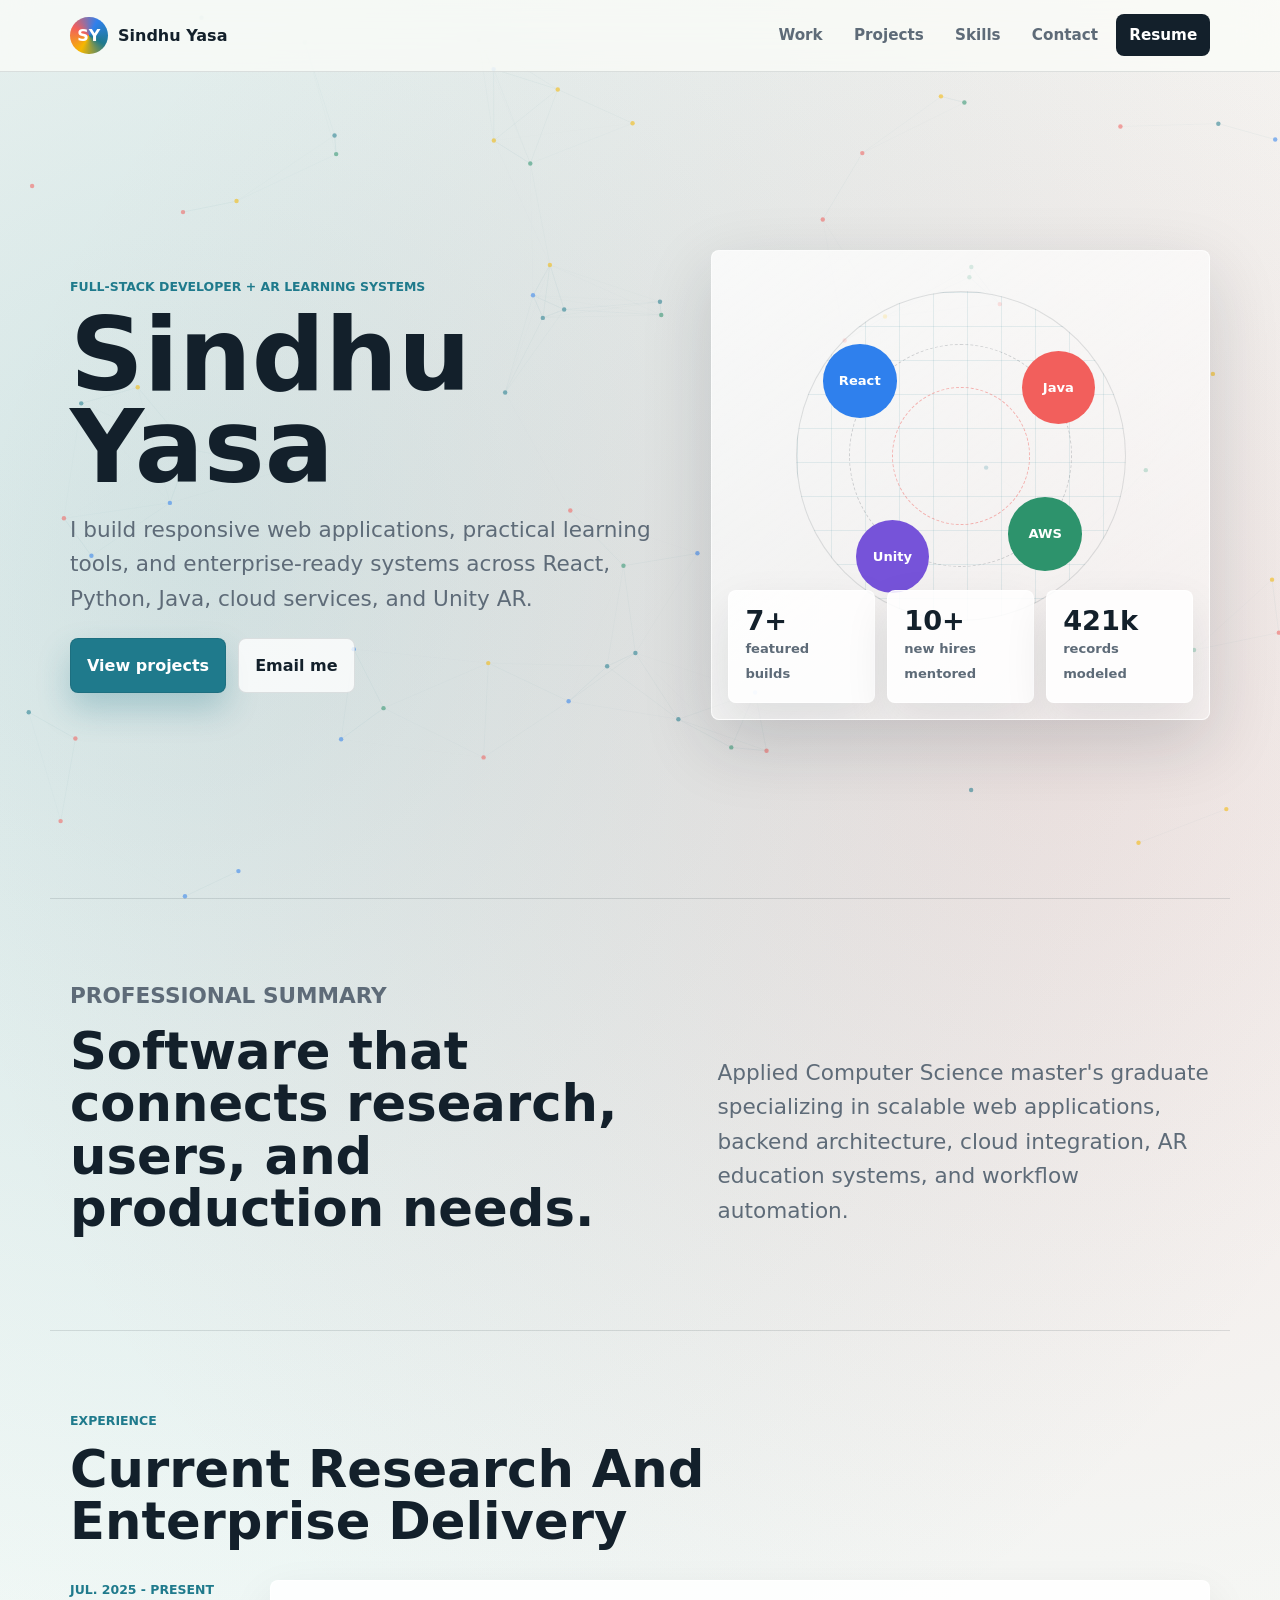
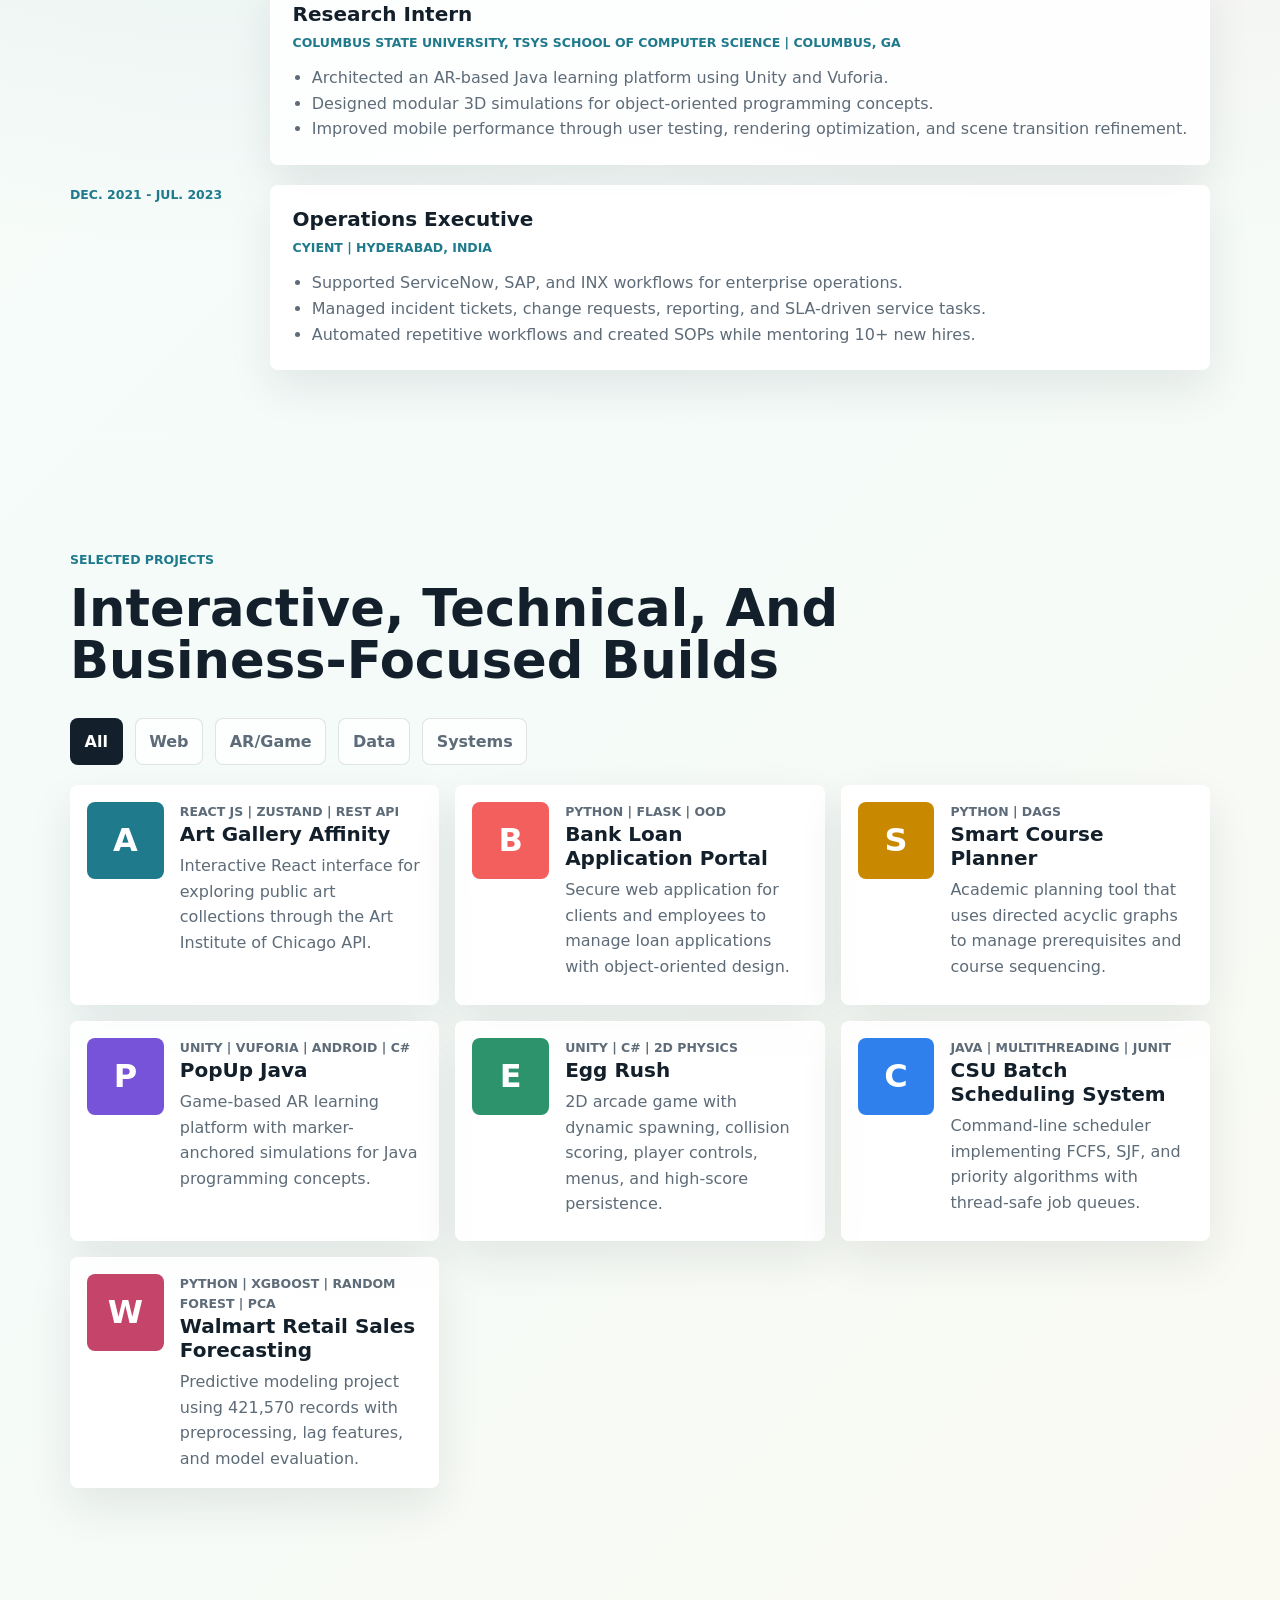
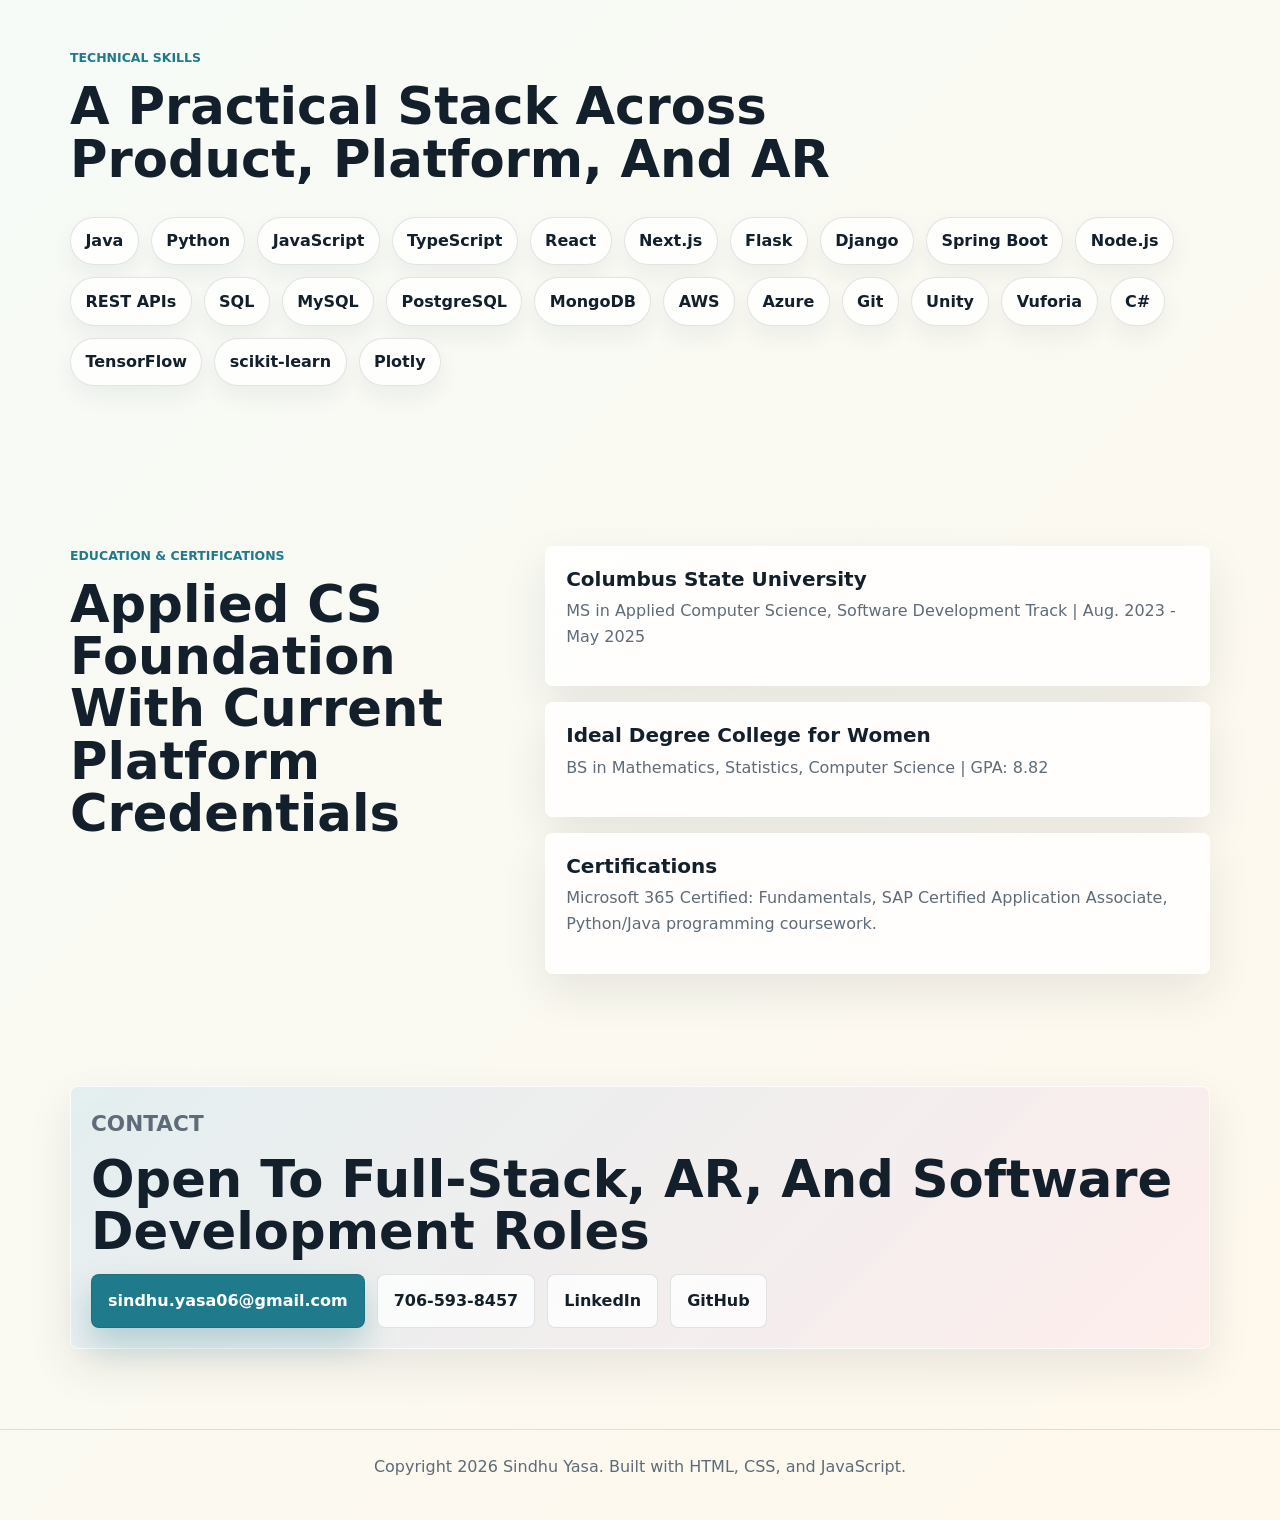
==== index.html @ 311720da "Firstversion" ====
<!doctype html>
<html lang="en">
  <head>
    <meta charset="utf-8">
    <meta name="viewport" content="width=device-width, initial-scale=1">
    <title>Sindhu Yasa | Full-Stack Developer Portfolio</title>
    <meta name="description" content="Sindhu Yasa is a full-stack developer and Applied Computer Science graduate building responsive web apps, AR learning tools, enterprise workflows, and data-driven software.">
    <meta name="keywords" content="Sindhu Yasa, full-stack developer, React developer, Java developer, Python Flask developer, Unity Vuforia AR, portfolio, software developer Columbus GA">
    <meta name="author" content="Sindhu Yasa">
    <meta name="robots" content="index, follow">
    <link rel="canonical" href="https://sindhu-yasa.github.io/Portfolio/">
    <meta property="og:type" content="website">
    <meta property="og:title" content="Sindhu Yasa | Full-Stack Developer Portfolio">
    <meta property="og:description" content="Full-stack development, AR learning systems, enterprise workflow optimization, and data-driven software projects.">
    <meta property="og:url" content="https://sindhu-yasa.github.io/Portfolio/">
    <meta property="og:image" content="https://sindhu-yasa.github.io/Portfolio/og-image.svg">
    <meta name="twitter:card" content="summary_large_image">
    <meta name="twitter:title" content="Sindhu Yasa | Full-Stack Developer Portfolio">
    <meta name="twitter:description" content="Full-stack developer portfolio featuring React, Python, Java, Unity, Vuforia, AWS, and data projects.">
    <meta name="theme-color" content="#1f7a8c">
    <link rel="preload" href="styles.css" as="style">
    <link rel="stylesheet" href="styles.css">
    <script type="application/ld+json">
      {
        "@context": "https://schema.org",
        "@type": "Person",
        "name": "Sindhu Yasa",
        "jobTitle": "Full-Stack Developer",
        "email": "mailto:sindhu.yasa06@gmail.com",
        "telephone": "+1-706-593-8457",
        "url": "https://sindhu-yasa.github.io/Portfolio/",
        "sameAs": [
          "https://linkedin.com/in/sindhu-yasa",
          "https://github.com/sindhu-yasa"
        ],
        "knowsAbout": ["React", "Next.js", "Java", "Python", "Flask", "Spring Boot", "Unity", "Vuforia", "AWS", "Azure"]
      }
    </script>
  </head>
  <body>
    <a class="skip-link" href="#main">Skip to content</a>
    <canvas class="mesh" id="mesh" aria-hidden="true"></canvas>

    <header class="site-header">
      <nav class="nav" aria-label="Primary navigation">
        <a class="brand" href="#top" aria-label="Sindhu Yasa home">
          <span class="brand-mark">SY</span>
          <span>Sindhu Yasa</span>
        </a>
        <button class="nav-toggle" type="button" aria-label="Open navigation" aria-expanded="false">
          <span></span>
          <span></span>
          <span></span>
        </button>
        <div class="nav-links">
          <a href="#work">Work</a>
          <a href="#projects">Projects</a>
          <a href="#skills">Skills</a>
          <a href="#contact">Contact</a>
          <a class="resume-link" href="Sindhu_Resume_Web_2026.pdf">Resume</a>
        </div>
      </nav>
    </header>

    <main id="main">
      <section class="hero" id="top">
        <div class="hero-copy reveal">
          <p class="eyebrow">Full-stack developer + AR learning systems</p>
          <h1>Sindhu Yasa</h1>
          <p class="hero-text">
            I build responsive web applications, practical learning tools, and enterprise-ready systems across React, Python, Java, cloud services, and Unity AR.
          </p>
          <div class="hero-actions">
            <a class="button primary" href="#projects">View projects</a>
            <a class="button secondary" href="mailto:sindhu.yasa06@gmail.com">Email me</a>
          </div>
        </div>

        <div class="hero-panel reveal" aria-label="Portfolio highlights">
          <div class="orbit" aria-hidden="true">
            <span class="node react">React</span>
            <span class="node java">Java</span>
            <span class="node unity">Unity</span>
            <span class="node cloud">AWS</span>
          </div>
          <div class="metric-grid">
            <div>
              <strong>7+</strong>
              <span>featured builds</span>
            </div>
            <div>
              <strong>10+</strong>
              <span>new hires mentored</span>
            </div>
            <div>
              <strong>421k</strong>
              <span>records modeled</span>
            </div>
          </div>
        </div>
      </section>

      <section class="section intro reveal" aria-labelledby="summary-title">
        <div>
          <p class="section-kicker">Professional Summary</p>
          <h2 id="summary-title">Software that connects research, users, and production needs.</h2>
        </div>
        <p>
          Applied Computer Science master's graduate specializing in scalable web applications, backend architecture, cloud integration, AR education systems, and workflow automation.
        </p>
      </section>

      <section class="section timeline" id="work" aria-labelledby="work-title">
        <div class="section-heading reveal">
          <p class="section-kicker">Experience</p>
          <h2 id="work-title">Current Research And Enterprise Delivery</h2>
        </div>

        <article class="timeline-item reveal">
          <div class="date">Jul. 2025 - Present</div>
          <div class="timeline-card">
            <h3>Research Intern</h3>
            <p class="meta">Columbus State University, TSYS School of Computer Science | Columbus, GA</p>
            <ul>
              <li>Architected an AR-based Java learning platform using Unity and Vuforia.</li>
              <li>Designed modular 3D simulations for object-oriented programming concepts.</li>
              <li>Improved mobile performance through user testing, rendering optimization, and scene transition refinement.</li>
            </ul>
          </div>
        </article>

        <article class="timeline-item reveal">
          <div class="date">Dec. 2021 - Jul. 2023</div>
          <div class="timeline-card">
            <h3>Operations Executive</h3>
            <p class="meta">Cyient | Hyderabad, India</p>
            <ul>
              <li>Supported ServiceNow, SAP, and INX workflows for enterprise operations.</li>
              <li>Managed incident tickets, change requests, reporting, and SLA-driven service tasks.</li>
              <li>Automated repetitive workflows and created SOPs while mentoring 10+ new hires.</li>
            </ul>
          </div>
        </article>
      </section>

      <section class="section projects" id="projects" aria-labelledby="projects-title">
        <div class="section-heading reveal">
          <p class="section-kicker">Selected Projects</p>
          <h2 id="projects-title">Interactive, Technical, And Business-Focused Builds</h2>
        </div>

        <div class="filter-bar reveal" role="group" aria-label="Project filters">
          <button class="filter active" type="button" data-filter="all">All</button>
          <button class="filter" type="button" data-filter="web">Web</button>
          <button class="filter" type="button" data-filter="ar">AR/Game</button>
          <button class="filter" type="button" data-filter="data">Data</button>
          <button class="filter" type="button" data-filter="systems">Systems</button>
        </div>

        <div class="project-grid">
          <article class="project-card reveal" data-category="web">
            <div class="project-visual teal">A</div>
            <div>
              <p class="project-type">React JS | Zustand | REST API</p>
              <h3>Art Gallery Affinity</h3>
              <p>Interactive React interface for exploring public art collections through the Art Institute of Chicago API.</p>
            </div>
          </article>

          <article class="project-card reveal" data-category="web">
            <div class="project-visual coral">B</div>
            <div>
              <p class="project-type">Python | Flask | OOD</p>
              <h3>Bank Loan Application Portal</h3>
              <p>Secure web application for clients and employees to manage loan applications with object-oriented design.</p>
            </div>
          </article>

          <article class="project-card reveal" data-category="systems">
            <div class="project-visual gold">S</div>
            <div>
              <p class="project-type">Python | DAGs</p>
              <h3>Smart Course Planner</h3>
              <p>Academic planning tool that uses directed acyclic graphs to manage prerequisites and course sequencing.</p>
            </div>
          </article>

          <article class="project-card reveal" data-category="ar">
            <div class="project-visual violet">P</div>
            <div>
              <p class="project-type">Unity | Vuforia | Android | C#</p>
              <h3>PopUp Java</h3>
              <p>Game-based AR learning platform with marker-anchored simulations for Java programming concepts.</p>
            </div>
          </article>

          <article class="project-card reveal" data-category="ar">
            <div class="project-visual green">E</div>
            <div>
              <p class="project-type">Unity | C# | 2D Physics</p>
              <h3>Egg Rush</h3>
              <p>2D arcade game with dynamic spawning, collision scoring, player controls, menus, and high-score persistence.</p>
            </div>
          </article>

          <article class="project-card reveal" data-category="systems">
            <div class="project-visual blue">C</div>
            <div>
              <p class="project-type">Java | Multithreading | JUnit</p>
              <h3>CSU Batch Scheduling System</h3>
              <p>Command-line scheduler implementing FCFS, SJF, and priority algorithms with thread-safe job queues.</p>
            </div>
          </article>

          <article class="project-card reveal" data-category="data">
            <div class="project-visual rose">W</div>
            <div>
              <p class="project-type">Python | XGBoost | Random Forest | PCA</p>
              <h3>Walmart Retail Sales Forecasting</h3>
              <p>Predictive modeling project using 421,570 records with preprocessing, lag features, and model evaluation.</p>
            </div>
          </article>
        </div>
      </section>

      <section class="section skills" id="skills" aria-labelledby="skills-title">
        <div class="section-heading reveal">
          <p class="section-kicker">Technical Skills</p>
          <h2 id="skills-title">A Practical Stack Across Product, Platform, And AR</h2>
        </div>
        <div class="skill-cloud reveal" aria-label="Skills list">
          <span>Java</span><span>Python</span><span>JavaScript</span><span>TypeScript</span><span>React</span><span>Next.js</span>
          <span>Flask</span><span>Django</span><span>Spring Boot</span><span>Node.js</span><span>REST APIs</span><span>SQL</span>
          <span>MySQL</span><span>PostgreSQL</span><span>MongoDB</span><span>AWS</span><span>Azure</span><span>Git</span>
          <span>Unity</span><span>Vuforia</span><span>C#</span><span>TensorFlow</span><span>scikit-learn</span><span>Plotly</span>
        </div>
      </section>

      <section class="section education reveal" aria-labelledby="education-title">
        <div>
          <p class="section-kicker">Education & Certifications</p>
          <h2 id="education-title">Applied CS Foundation With Current Platform Credentials</h2>
        </div>
        <div class="education-grid">
          <article>
            <h3>Columbus State University</h3>
            <p>MS in Applied Computer Science, Software Development Track | Aug. 2023 - May 2025</p>
          </article>
          <article>
            <h3>Ideal Degree College for Women</h3>
            <p>BS in Mathematics, Statistics, Computer Science | GPA: 8.82</p>
          </article>
          <article>
            <h3>Certifications</h3>
            <p>Microsoft 365 Certified: Fundamentals, SAP Certified Application Associate, Python/Java programming coursework.</p>
          </article>
        </div>
      </section>

      <section class="section contact" id="contact" aria-labelledby="contact-title">
        <div class="contact-card reveal">
          <p class="section-kicker">Contact</p>
          <h2 id="contact-title">Open To Full-Stack, AR, And Software Development Roles</h2>
          <div class="contact-actions">
            <a class="button primary" href="mailto:sindhu.yasa06@gmail.com">sindhu.yasa06@gmail.com</a>
            <a class="button secondary" href="tel:+17065938457">706-593-8457</a>
            <a class="button secondary" href="https://linkedin.com/in/sindhu-yasa">LinkedIn</a>
            <a class="button secondary" href="https://github.com/sindhu-yasa">GitHub</a>
          </div>
        </div>
      </section>
    </main>

    <footer class="footer">
      <p>Copyright <span id="year"></span> Sindhu Yasa. Built with HTML, CSS, and JavaScript.</p>
    </footer>

    <script src="script.js" defer></script>
  </body>
</html>
---- styles.css ----
:root {
  color-scheme: light;
  --ink: #13202b;
  --muted: #5e6b78;
  --paper: #fbfcf8;
  --surface: rgba(255, 255, 255, 0.86);
  --line: rgba(19, 32, 43, 0.12);
  --teal: #1f7a8c;
  --blue: #2f80ed;
  --coral: #f25f5c;
  --gold: #f5b700;
  --green: #2d936c;
  --violet: #7653d9;
  --rose: #c44569;
  --shadow: 0 24px 70px rgba(19, 32, 43, 0.16);
  --radius: 8px;
}

* {
  box-sizing: border-box;
}

html {
  scroll-behavior: smooth;
}

body {
  margin: 0;
  background:
    radial-gradient(circle at 16% 12%, rgba(31, 122, 140, 0.18), transparent 30%),
    radial-gradient(circle at 82% 16%, rgba(242, 95, 92, 0.14), transparent 27%),
    linear-gradient(135deg, #fbfcf8 0%, #f4fbf9 44%, #fff8ec 100%);
  color: var(--ink);
  font-family: Inter, ui-sans-serif, system-ui, -apple-system, BlinkMacSystemFont, "Segoe UI", sans-serif;
  line-height: 1.6;
  min-height: 100vh;
  overflow-x: hidden;
}

a {
  color: inherit;
  text-decoration: none;
}

.skip-link {
  background: var(--ink);
  color: #fff;
  left: 1rem;
  padding: 0.75rem 1rem;
  position: fixed;
  top: -5rem;
  z-index: 20;
}

.skip-link:focus {
  top: 1rem;
}

.mesh {
  inset: 0;
  opacity: 0.55;
  pointer-events: none;
  position: fixed;
  z-index: -1;
}

.site-header {
  backdrop-filter: blur(18px);
  background: rgba(251, 252, 248, 0.74);
  border-bottom: 1px solid var(--line);
  position: sticky;
  top: 0;
  z-index: 10;
}

.nav {
  align-items: center;
  display: flex;
  justify-content: space-between;
  margin: 0 auto;
  max-width: 1180px;
  padding: 0.9rem 1.25rem;
}

.brand,
.nav-links {
  align-items: center;
  display: flex;
}

.brand {
  font-weight: 800;
  gap: 0.65rem;
}

.brand-mark {
  align-items: center;
  background: conic-gradient(from 120deg, var(--teal), var(--gold), var(--coral), var(--blue), var(--teal));
  border-radius: 50%;
  color: #fff;
  display: inline-flex;
  height: 2.35rem;
  justify-content: center;
  width: 2.35rem;
}

.nav-links {
  gap: 0.35rem;
}

.nav-links a,
.filter,
.button {
  border-radius: var(--radius);
  transition: transform 180ms ease, background 180ms ease, box-shadow 180ms ease, color 180ms ease;
}

.nav-links a {
  color: var(--muted);
  font-size: 0.95rem;
  font-weight: 700;
  padding: 0.55rem 0.8rem;
}

.nav-links a:hover,
.nav-links a:focus-visible {
  background: rgba(31, 122, 140, 0.1);
  color: var(--ink);
}

.resume-link {
  background: var(--ink);
  color: #fff !important;
}

.nav-toggle {
  background: transparent;
  border: 0;
  display: none;
  height: 2.5rem;
  padding: 0.5rem;
  width: 2.5rem;
}

.nav-toggle span {
  background: var(--ink);
  display: block;
  height: 2px;
  margin: 5px 0;
}

.hero,
.section {
  margin: 0 auto;
  max-width: 1180px;
  padding: 5rem 1.25rem;
}

.hero {
  align-items: center;
  display: grid;
  gap: 2rem;
  grid-template-columns: minmax(0, 1.1fr) minmax(320px, 0.9fr);
  min-height: calc(100vh - 74px);
}

.eyebrow,
.section-kicker,
.project-type,
.meta,
.date {
  color: var(--teal);
  font-size: 0.78rem;
  font-weight: 900;
  letter-spacing: 0;
  margin: 0 0 0.75rem;
  text-transform: uppercase;
}

h1,
h2,
h3,
p {
  margin-top: 0;
}

h1 {
  font-size: clamp(3.2rem, 8vw, 7.5rem);
  line-height: 0.9;
  margin-bottom: 1.25rem;
}

h2 {
  font-size: clamp(2rem, 4vw, 3.5rem);
  line-height: 1.02;
  margin-bottom: 1rem;
}

h3 {
  font-size: 1.25rem;
  line-height: 1.2;
  margin-bottom: 0.45rem;
}

.hero-text,
.intro p,
.contact-card p {
  color: var(--muted);
  font-size: clamp(1.08rem, 2vw, 1.35rem);
  max-width: 720px;
}

.hero-actions,
.contact-actions,
.filter-bar {
  display: flex;
  flex-wrap: wrap;
  gap: 0.75rem;
}

.button,
.filter {
  border: 1px solid var(--line);
  cursor: pointer;
  font: inherit;
  font-weight: 800;
}

.button {
  display: inline-flex;
  padding: 0.85rem 1rem;
}

.button:hover,
.button:focus-visible,
.filter:hover,
.filter:focus-visible {
  transform: translateY(-2px);
}

.primary {
  background: var(--teal);
  box-shadow: 0 16px 32px rgba(31, 122, 140, 0.28);
  color: #fff;
}

.secondary {
  background: rgba(255, 255, 255, 0.78);
  color: var(--ink);
}

.hero-panel {
  background: linear-gradient(145deg, rgba(255, 255, 255, 0.76), rgba(255, 255, 255, 0.42));
  border: 1px solid rgba(255, 255, 255, 0.7);
  border-radius: var(--radius);
  box-shadow: var(--shadow);
  min-height: 470px;
  overflow: hidden;
  padding: 1rem;
  position: relative;
}

.orbit {
  aspect-ratio: 1;
  background:
    linear-gradient(90deg, rgba(31, 122, 140, 0.1) 1px, transparent 1px),
    linear-gradient(rgba(31, 122, 140, 0.1) 1px, transparent 1px);
  background-size: 34px 34px;
  border: 1px solid var(--line);
  border-radius: 50%;
  margin: 1.5rem auto 0;
  max-width: 330px;
  position: relative;
}

.orbit::before,
.orbit::after {
  border: 1px dashed rgba(19, 32, 43, 0.18);
  border-radius: 50%;
  content: "";
  inset: 16%;
  position: absolute;
}

.orbit::after {
  animation: spin 18s linear infinite;
  border-color: rgba(242, 95, 92, 0.45);
  inset: 29%;
}

.node {
  align-items: center;
  border-radius: 50%;
  color: #fff;
  display: flex;
  font-size: 0.82rem;
  font-weight: 900;
  height: 4.6rem;
  justify-content: center;
  position: absolute;
  width: 4.6rem;
}

.react { background: var(--blue); left: 8%; top: 16%; }
.java { background: var(--coral); right: 9%; top: 18%; }
.unity { background: var(--violet); bottom: 8%; left: 18%; }
.cloud { background: var(--green); bottom: 15%; right: 13%; }

.metric-grid {
  bottom: 1rem;
  display: grid;
  gap: 0.75rem;
  grid-template-columns: repeat(3, 1fr);
  left: 1rem;
  position: absolute;
  right: 1rem;
}

.metric-grid div,
.timeline-card,
.project-card,
.education-grid article,
.contact-card {
  background: var(--surface);
  border: 1px solid rgba(255, 255, 255, 0.78);
  border-radius: var(--radius);
  box-shadow: 0 18px 45px rgba(19, 32, 43, 0.09);
}

.metric-grid div {
  padding: 1rem;
}

.metric-grid strong {
  display: block;
  font-size: 1.7rem;
  line-height: 1;
}

.metric-grid span {
  color: var(--muted);
  font-size: 0.82rem;
  font-weight: 700;
}

.intro {
  align-items: end;
  border-bottom: 1px solid var(--line);
  border-top: 1px solid var(--line);
  display: grid;
  gap: 2rem;
  grid-template-columns: 1fr 0.8fr;
}

.section-heading {
  margin-bottom: 2rem;
  max-width: 820px;
}

.timeline {
  position: relative;
}

.timeline-item {
  display: grid;
  gap: 1.25rem;
  grid-template-columns: 180px 1fr;
  margin-bottom: 1.25rem;
}

.timeline-card {
  padding: 1.35rem;
}

.timeline-card ul {
  color: var(--muted);
  margin: 0;
  padding-left: 1.2rem;
}

.filter-bar {
  margin-bottom: 1.25rem;
}

.filter {
  background: rgba(255, 255, 255, 0.78);
  color: var(--muted);
  padding: 0.6rem 0.85rem;
}

.filter.active {
  background: var(--ink);
  color: #fff;
}

.project-grid,
.education-grid {
  display: grid;
  gap: 1rem;
}

.project-grid {
  grid-template-columns: repeat(3, minmax(0, 1fr));
}

.project-card {
  display: grid;
  gap: 1rem;
  grid-template-columns: 4.8rem 1fr;
  min-height: 220px;
  padding: 1rem;
  transform-style: preserve-3d;
}

.project-card.is-hidden {
  display: none;
}

.project-card p {
  color: var(--muted);
  margin-bottom: 0;
}

.project-visual {
  align-items: center;
  border-radius: var(--radius);
  color: #fff;
  display: flex;
  font-size: 2rem;
  font-weight: 900;
  height: 4.8rem;
  justify-content: center;
}

.teal { background: var(--teal); }
.coral { background: var(--coral); }
.gold { background: #c88900; }
.green { background: var(--green); }
.violet { background: var(--violet); }
.blue { background: var(--blue); }
.rose { background: var(--rose); }

.skill-cloud {
  display: flex;
  flex-wrap: wrap;
  gap: 0.75rem;
}

.skill-cloud span {
  background: rgba(255, 255, 255, 0.82);
  border: 1px solid var(--line);
  border-radius: 999px;
  box-shadow: 0 10px 25px rgba(19, 32, 43, 0.06);
  font-weight: 800;
  padding: 0.65rem 0.9rem;
}

.education {
  display: grid;
  gap: 2rem;
  grid-template-columns: 0.8fr 1.2fr;
}

.education-grid {
  grid-template-columns: 1fr;
}

.education-grid article,
.contact-card {
  padding: 1.25rem;
}

.education-grid p,
.footer {
  color: var(--muted);
}

.contact {
  padding-top: 2rem;
}

.contact-card {
  background:
    linear-gradient(135deg, rgba(31, 122, 140, 0.12), rgba(242, 95, 92, 0.1)),
    rgba(255, 255, 255, 0.82);
}

.footer {
  border-top: 1px solid var(--line);
  padding: 1.5rem;
  text-align: center;
}

.reveal {
  opacity: 0;
  transform: translateY(24px);
  transition: opacity 700ms ease, transform 700ms ease;
}

.reveal.visible {
  opacity: 1;
  transform: translateY(0);
}

@keyframes spin {
  to {
    transform: rotate(360deg);
  }
}

@media (prefers-reduced-motion: reduce) {
  *,
  *::before,
  *::after {
    animation-duration: 1ms !important;
    scroll-behavior: auto !important;
    transition-duration: 1ms !important;
  }
}

@media (max-width: 920px) {
  .hero,
  .intro,
  .education {
    grid-template-columns: 1fr;
  }

  .project-grid {
    grid-template-columns: repeat(2, minmax(0, 1fr));
  }

  .hero {
    padding-top: 3rem;
  }
}

@media (max-width: 720px) {
  .nav-toggle {
    display: block;
  }

  .nav-links {
    background: rgba(251, 252, 248, 0.97);
    border-bottom: 1px solid var(--line);
    display: none;
    flex-direction: column;
    left: 0;
    padding: 0.75rem 1.25rem 1rem;
    position: absolute;
    right: 0;
    top: 100%;
  }

  .nav-links.open {
    display: flex;
  }

  .nav-links a {
    width: 100%;
  }

  .hero,
  .section {
    padding: 3.5rem 1rem;
  }

  .hero-panel {
    min-height: 430px;
  }

  .metric-grid,
  .project-grid,
  .timeline-item {
    grid-template-columns: 1fr;
  }

  .metric-grid {
    position: static;
    margin-top: 1rem;
  }

  .project-card {
    min-height: 0;
  }
}

@media (max-width: 460px) {
  h1 {
    font-size: 3rem;
  }

  .project-card {
    grid-template-columns: 1fr;
  }

  .project-visual {
    width: 4.8rem;
  }
}
---- styles.css ----
:root {
  color-scheme: light;
  --ink: #13202b;
  --muted: #5e6b78;
  --paper: #fbfcf8;
  --surface: rgba(255, 255, 255, 0.86);
  --line: rgba(19, 32, 43, 0.12);
  --teal: #1f7a8c;
  --blue: #2f80ed;
  --coral: #f25f5c;
  --gold: #f5b700;
  --green: #2d936c;
  --violet: #7653d9;
  --rose: #c44569;
  --shadow: 0 24px 70px rgba(19, 32, 43, 0.16);
  --radius: 8px;
}

* {
  box-sizing: border-box;
}

html {
  scroll-behavior: smooth;
}

body {
  margin: 0;
  background:
    radial-gradient(circle at 16% 12%, rgba(31, 122, 140, 0.18), transparent 30%),
    radial-gradient(circle at 82% 16%, rgba(242, 95, 92, 0.14), transparent 27%),
    linear-gradient(135deg, #fbfcf8 0%, #f4fbf9 44%, #fff8ec 100%);
  color: var(--ink);
  font-family: Inter, ui-sans-serif, system-ui, -apple-system, BlinkMacSystemFont, "Segoe UI", sans-serif;
  line-height: 1.6;
  min-height: 100vh;
  overflow-x: hidden;
}

a {
  color: inherit;
  text-decoration: none;
}

.skip-link {
  background: var(--ink);
  color: #fff;
  left: 1rem;
  padding: 0.75rem 1rem;
  position: fixed;
  top: -5rem;
  z-index: 20;
}

.skip-link:focus {
  top: 1rem;
}

.mesh {
  inset: 0;
  opacity: 0.55;
  pointer-events: none;
  position: fixed;
  z-index: -1;
}

.site-header {
  backdrop-filter: blur(18px);
  background: rgba(251, 252, 248, 0.74);
  border-bottom: 1px solid var(--line);
  position: sticky;
  top: 0;
  z-index: 10;
}

.nav {
  align-items: center;
  display: flex;
  justify-content: space-between;
  margin: 0 auto;
  max-width: 1180px;
  padding: 0.9rem 1.25rem;
}

.brand,
.nav-links {
  align-items: center;
  display: flex;
}

.brand {
  font-weight: 800;
  gap: 0.65rem;
}

.brand-mark {
  align-items: center;
  background: conic-gradient(from 120deg, var(--teal), var(--gold), var(--coral), var(--blue), var(--teal));
  border-radius: 50%;
  color: #fff;
  display: inline-flex;
  height: 2.35rem;
  justify-content: center;
  width: 2.35rem;
}

.nav-links {
  gap: 0.35rem;
}

.nav-links a,
.filter,
.button {
  border-radius: var(--radius);
  transition: transform 180ms ease, background 180ms ease, box-shadow 180ms ease, color 180ms ease;
}

.nav-links a {
  color: var(--muted);
  font-size: 0.95rem;
  font-weight: 700;
  padding: 0.55rem 0.8rem;
}

.nav-links a:hover,
.nav-links a:focus-visible {
  background: rgba(31, 122, 140, 0.1);
  color: var(--ink);
}

.resume-link {
  background: var(--ink);
  color: #fff !important;
}

.nav-toggle {
  background: transparent;
  border: 0;
  display: none;
  height: 2.5rem;
  padding: 0.5rem;
  width: 2.5rem;
}

.nav-toggle span {
  background: var(--ink);
  display: block;
  height: 2px;
  margin: 5px 0;
}

.hero,
.section {
  margin: 0 auto;
  max-width: 1180px;
  padding: 5rem 1.25rem;
}

.hero {
  align-items: center;
  display: grid;
  gap: 2rem;
  grid-template-columns: minmax(0, 1.1fr) minmax(320px, 0.9fr);
  min-height: calc(100vh - 74px);
}

.eyebrow,
.section-kicker,
.project-type,
.meta,
.date {
  color: var(--teal);
  font-size: 0.78rem;
  font-weight: 900;
  letter-spacing: 0;
  margin: 0 0 0.75rem;
  text-transform: uppercase;
}

h1,
h2,
h3,
p {
  margin-top: 0;
}

h1 {
  font-size: clamp(3.2rem, 8vw, 7.5rem);
  line-height: 0.9;
  margin-bottom: 1.25rem;
}

h2 {
  font-size: clamp(2rem, 4vw, 3.5rem);
  line-height: 1.02;
  margin-bottom: 1rem;
}

h3 {
  font-size: 1.25rem;
  line-height: 1.2;
  margin-bottom: 0.45rem;
}

.hero-text,
.intro p,
.contact-card p {
  color: var(--muted);
  font-size: clamp(1.08rem, 2vw, 1.35rem);
  max-width: 720px;
}

.hero-actions,
.contact-actions,
.filter-bar {
  display: flex;
  flex-wrap: wrap;
  gap: 0.75rem;
}

.button,
.filter {
  border: 1px solid var(--line);
  cursor: pointer;
  font: inherit;
  font-weight: 800;
}

.button {
  display: inline-flex;
  padding: 0.85rem 1rem;
}

.button:hover,
.button:focus-visible,
.filter:hover,
.filter:focus-visible {
  transform: translateY(-2px);
}

.primary {
  background: var(--teal);
  box-shadow: 0 16px 32px rgba(31, 122, 140, 0.28);
  color: #fff;
}

.secondary {
  background: rgba(255, 255, 255, 0.78);
  color: var(--ink);
}

.hero-panel {
  background: linear-gradient(145deg, rgba(255, 255, 255, 0.76), rgba(255, 255, 255, 0.42));
  border: 1px solid rgba(255, 255, 255, 0.7);
  border-radius: var(--radius);
  box-shadow: var(--shadow);
  min-height: 470px;
  overflow: hidden;
  padding: 1rem;
  position: relative;
}

.orbit {
  aspect-ratio: 1;
  background:
    linear-gradient(90deg, rgba(31, 122, 140, 0.1) 1px, transparent 1px),
    linear-gradient(rgba(31, 122, 140, 0.1) 1px, transparent 1px);
  background-size: 34px 34px;
  border: 1px solid var(--line);
  border-radius: 50%;
  margin: 1.5rem auto 0;
  max-width: 330px;
  position: relative;
}

.orbit::before,
.orbit::after {
  border: 1px dashed rgba(19, 32, 43, 0.18);
  border-radius: 50%;
  content: "";
  inset: 16%;
  position: absolute;
}

.orbit::after {
  animation: spin 18s linear infinite;
  border-color: rgba(242, 95, 92, 0.45);
  inset: 29%;
}

.node {
  align-items: center;
  border-radius: 50%;
  color: #fff;
  display: flex;
  font-size: 0.82rem;
  font-weight: 900;
  height: 4.6rem;
  justify-content: center;
  position: absolute;
  width: 4.6rem;
}

.react { background: var(--blue); left: 8%; top: 16%; }
.java { background: var(--coral); right: 9%; top: 18%; }
.unity { background: var(--violet); bottom: 8%; left: 18%; }
.cloud { background: var(--green); bottom: 15%; right: 13%; }

.metric-grid {
  bottom: 1rem;
  display: grid;
  gap: 0.75rem;
  grid-template-columns: repeat(3, 1fr);
  left: 1rem;
  position: absolute;
  right: 1rem;
}

.metric-grid div,
.timeline-card,
.project-card,
.education-grid article,
.contact-card {
  background: var(--surface);
  border: 1px solid rgba(255, 255, 255, 0.78);
  border-radius: var(--radius);
  box-shadow: 0 18px 45px rgba(19, 32, 43, 0.09);
}

.metric-grid div {
  padding: 1rem;
}

.metric-grid strong {
  display: block;
  font-size: 1.7rem;
  line-height: 1;
}

.metric-grid span {
  color: var(--muted);
  font-size: 0.82rem;
  font-weight: 700;
}

.intro {
  align-items: end;
  border-bottom: 1px solid var(--line);
  border-top: 1px solid var(--line);
  display: grid;
  gap: 2rem;
  grid-template-columns: 1fr 0.8fr;
}

.section-heading {
  margin-bottom: 2rem;
  max-width: 820px;
}

.timeline {
  position: relative;
}

.timeline-item {
  display: grid;
  gap: 1.25rem;
  grid-template-columns: 180px 1fr;
  margin-bottom: 1.25rem;
}

.timeline-card {
  padding: 1.35rem;
}

.timeline-card ul {
  color: var(--muted);
  margin: 0;
  padding-left: 1.2rem;
}

.filter-bar {
  margin-bottom: 1.25rem;
}

.filter {
  background: rgba(255, 255, 255, 0.78);
  color: var(--muted);
  padding: 0.6rem 0.85rem;
}

.filter.active {
  background: var(--ink);
  color: #fff;
}

.project-grid,
.education-grid {
  display: grid;
  gap: 1rem;
}

.project-grid {
  grid-template-columns: repeat(3, minmax(0, 1fr));
}

.project-card {
  display: grid;
  gap: 1rem;
  grid-template-columns: 4.8rem 1fr;
  min-height: 220px;
  padding: 1rem;
  transform-style: preserve-3d;
}

.project-card.is-hidden {
  display: none;
}

.project-card p {
  color: var(--muted);
  margin-bottom: 0;
}

.project-visual {
  align-items: center;
  border-radius: var(--radius);
  color: #fff;
  display: flex;
  font-size: 2rem;
  font-weight: 900;
  height: 4.8rem;
  justify-content: center;
}

.teal { background: var(--teal); }
.coral { background: var(--coral); }
.gold { background: #c88900; }
.green { background: var(--green); }
.violet { background: var(--violet); }
.blue { background: var(--blue); }
.rose { background: var(--rose); }

.skill-cloud {
  display: flex;
  flex-wrap: wrap;
  gap: 0.75rem;
}

.skill-cloud span {
  background: rgba(255, 255, 255, 0.82);
  border: 1px solid var(--line);
  border-radius: 999px;
  box-shadow: 0 10px 25px rgba(19, 32, 43, 0.06);
  font-weight: 800;
  padding: 0.65rem 0.9rem;
}

.education {
  display: grid;
  gap: 2rem;
  grid-template-columns: 0.8fr 1.2fr;
}

.education-grid {
  grid-template-columns: 1fr;
}

.education-grid article,
.contact-card {
  padding: 1.25rem;
}

.education-grid p,
.footer {
  color: var(--muted);
}

.contact {
  padding-top: 2rem;
}

.contact-card {
  background:
    linear-gradient(135deg, rgba(31, 122, 140, 0.12), rgba(242, 95, 92, 0.1)),
    rgba(255, 255, 255, 0.82);
}

.footer {
  border-top: 1px solid var(--line);
  padding: 1.5rem;
  text-align: center;
}

.reveal {
  opacity: 0;
  transform: translateY(24px);
  transition: opacity 700ms ease, transform 700ms ease;
}

.reveal.visible {
  opacity: 1;
  transform: translateY(0);
}

@keyframes spin {
  to {
    transform: rotate(360deg);
  }
}

@media (prefers-reduced-motion: reduce) {
  *,
  *::before,
  *::after {
    animation-duration: 1ms !important;
    scroll-behavior: auto !important;
    transition-duration: 1ms !important;
  }
}

@media (max-width: 920px) {
  .hero,
  .intro,
  .education {
    grid-template-columns: 1fr;
  }

  .project-grid {
    grid-template-columns: repeat(2, minmax(0, 1fr));
  }

  .hero {
    padding-top: 3rem;
  }
}

@media (max-width: 720px) {
  .nav-toggle {
    display: block;
  }

  .nav-links {
    background: rgba(251, 252, 248, 0.97);
    border-bottom: 1px solid var(--line);
    display: none;
    flex-direction: column;
    left: 0;
    padding: 0.75rem 1.25rem 1rem;
    position: absolute;
    right: 0;
    top: 100%;
  }

  .nav-links.open {
    display: flex;
  }

  .nav-links a {
    width: 100%;
  }

  .hero,
  .section {
    padding: 3.5rem 1rem;
  }

  .hero-panel {
    min-height: 430px;
  }

  .metric-grid,
  .project-grid,
  .timeline-item {
    grid-template-columns: 1fr;
  }

  .metric-grid {
    position: static;
    margin-top: 1rem;
  }

  .project-card {
    min-height: 0;
  }
}

@media (max-width: 460px) {
  h1 {
    font-size: 3rem;
  }

  .project-card {
    grid-template-columns: 1fr;
  }

  .project-visual {
    width: 4.8rem;
  }
}
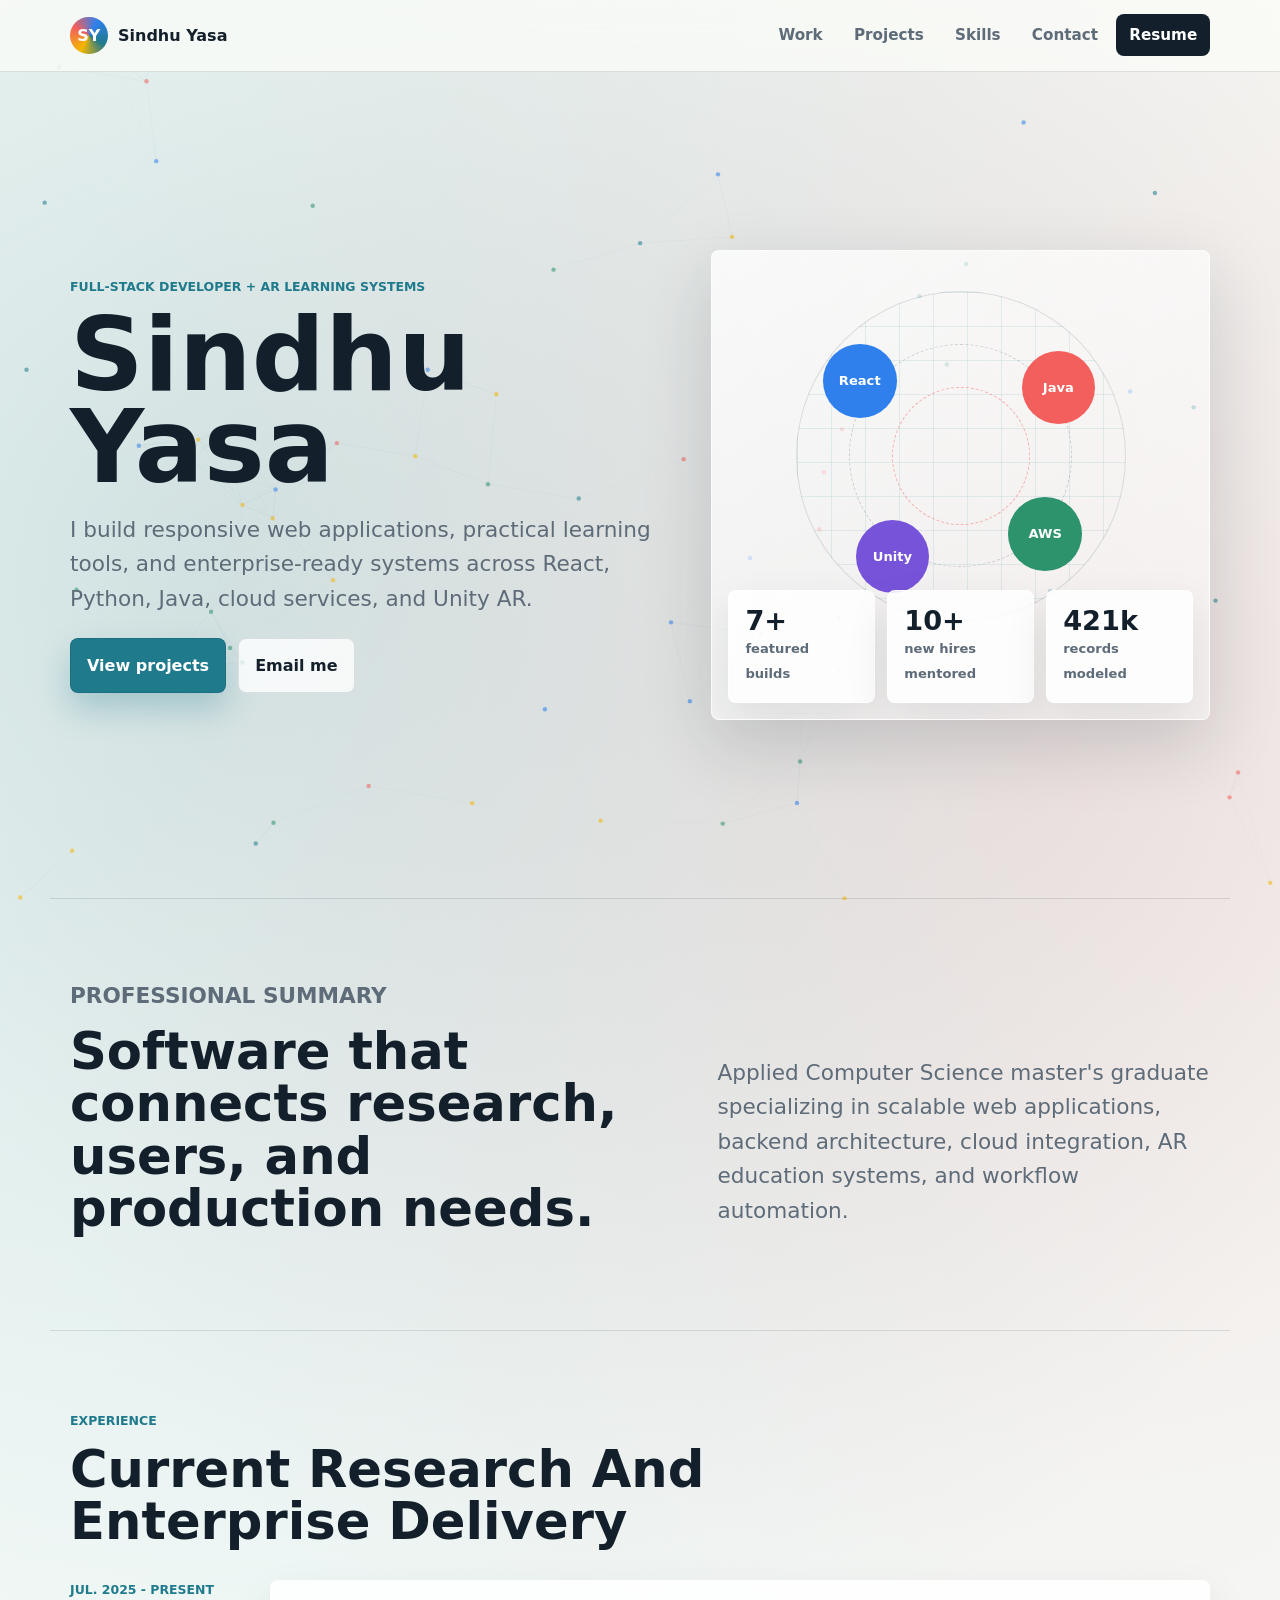
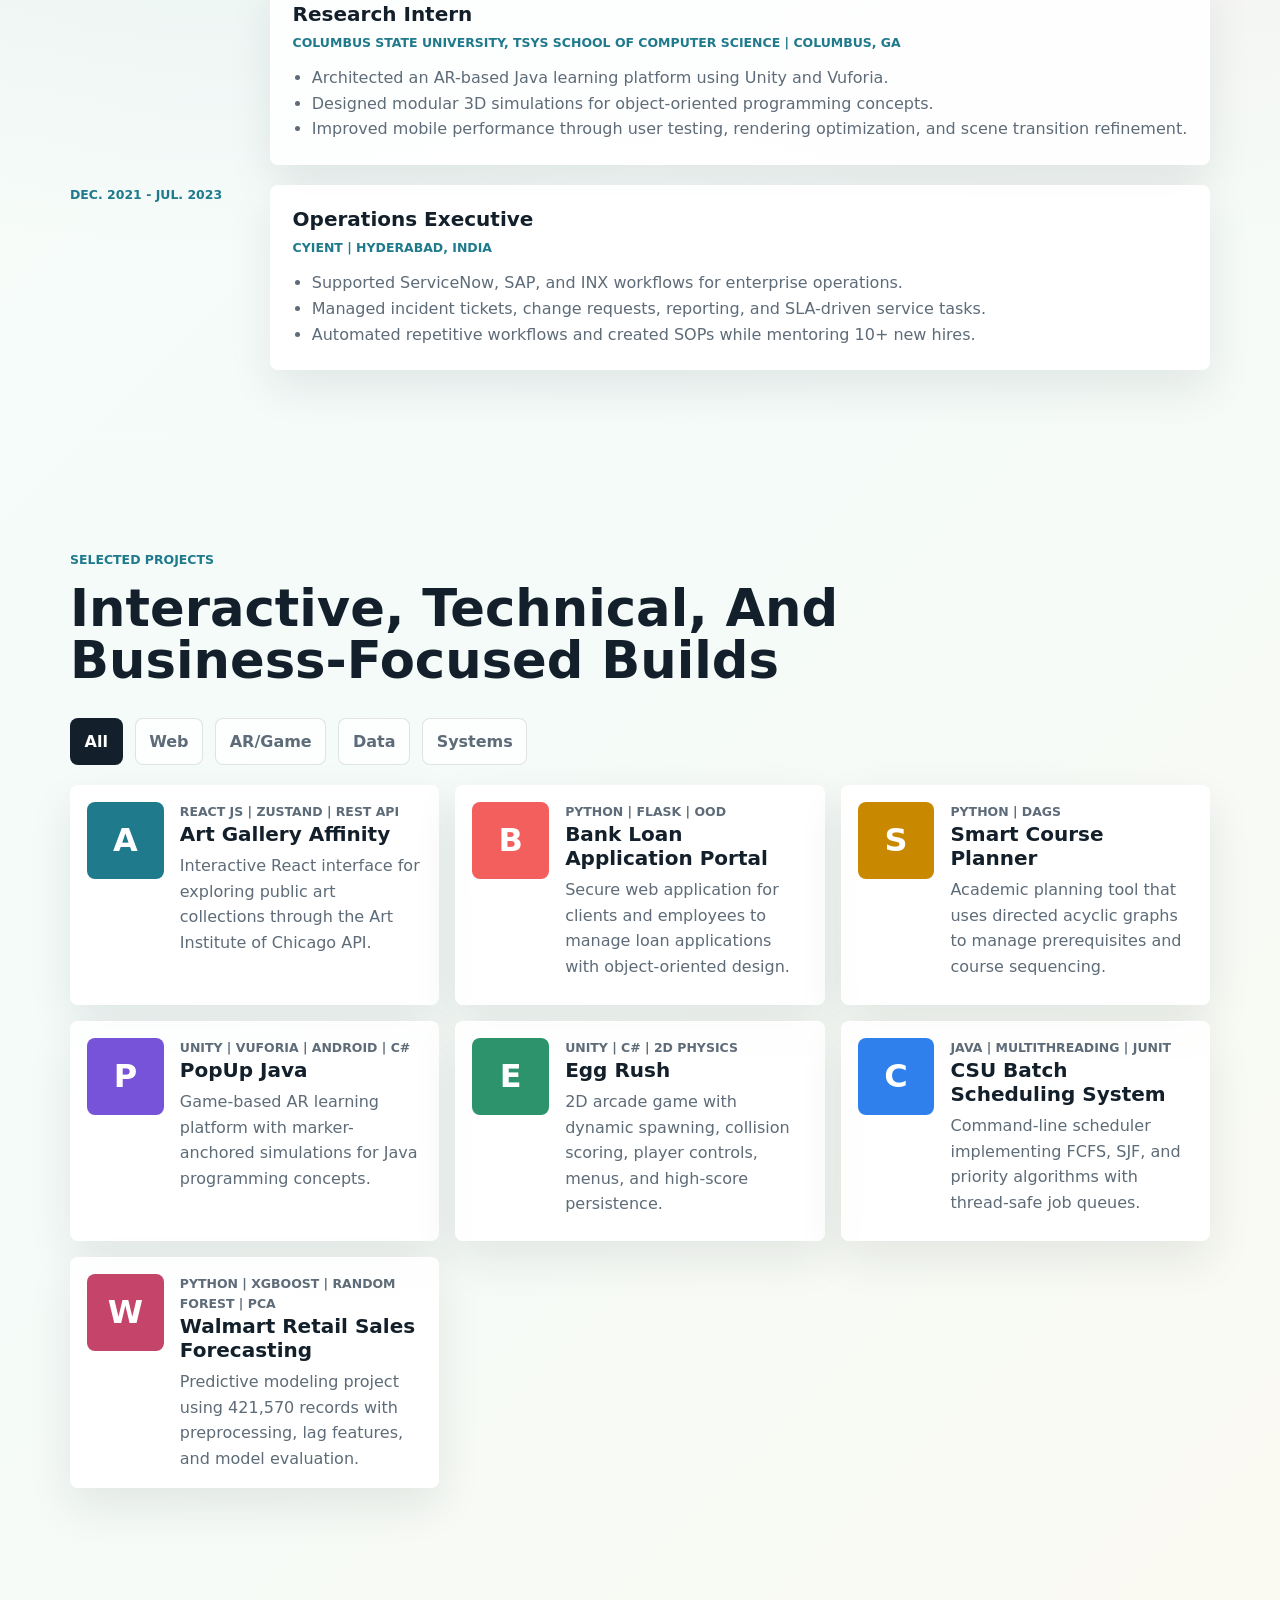
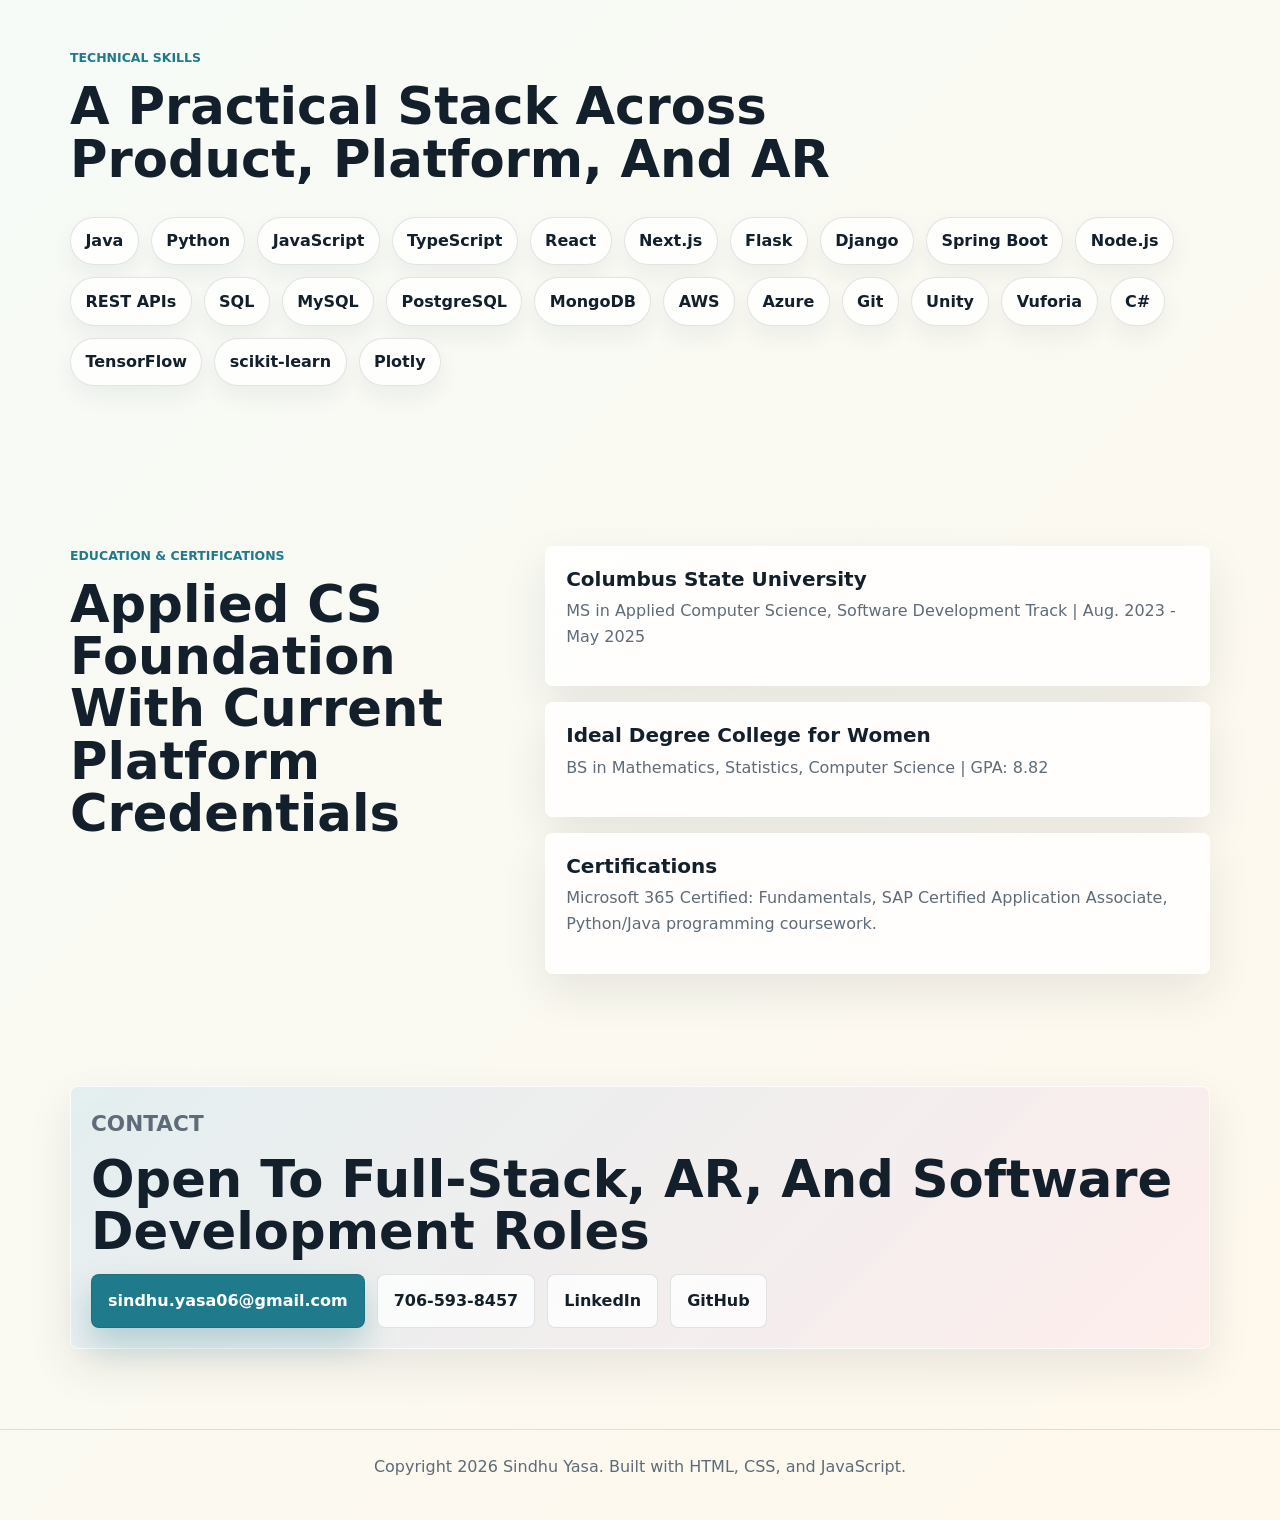
==== commit 20b08b49: "linkedin update" ====
--- a/index.html
+++ b/index.html
@@ -264,7 +264,7 @@
           <div class="contact-actions">
             <a class="button primary" href="mailto:sindhu.yasa06@gmail.com">sindhu.yasa06@gmail.com</a>
             <a class="button secondary" href="tel:+17065938457">706-593-8457</a>
-            <a class="button secondary" href="https://linkedin.com/in/sindhu-yasa">LinkedIn</a>
+            <a class="button secondary" href="https://linkedin.com/in/sindhu-yasa-23940a294/">LinkedIn</a>
             <a class="button secondary" href="https://github.com/sindhu-yasa">GitHub</a>
           </div>
         </div>
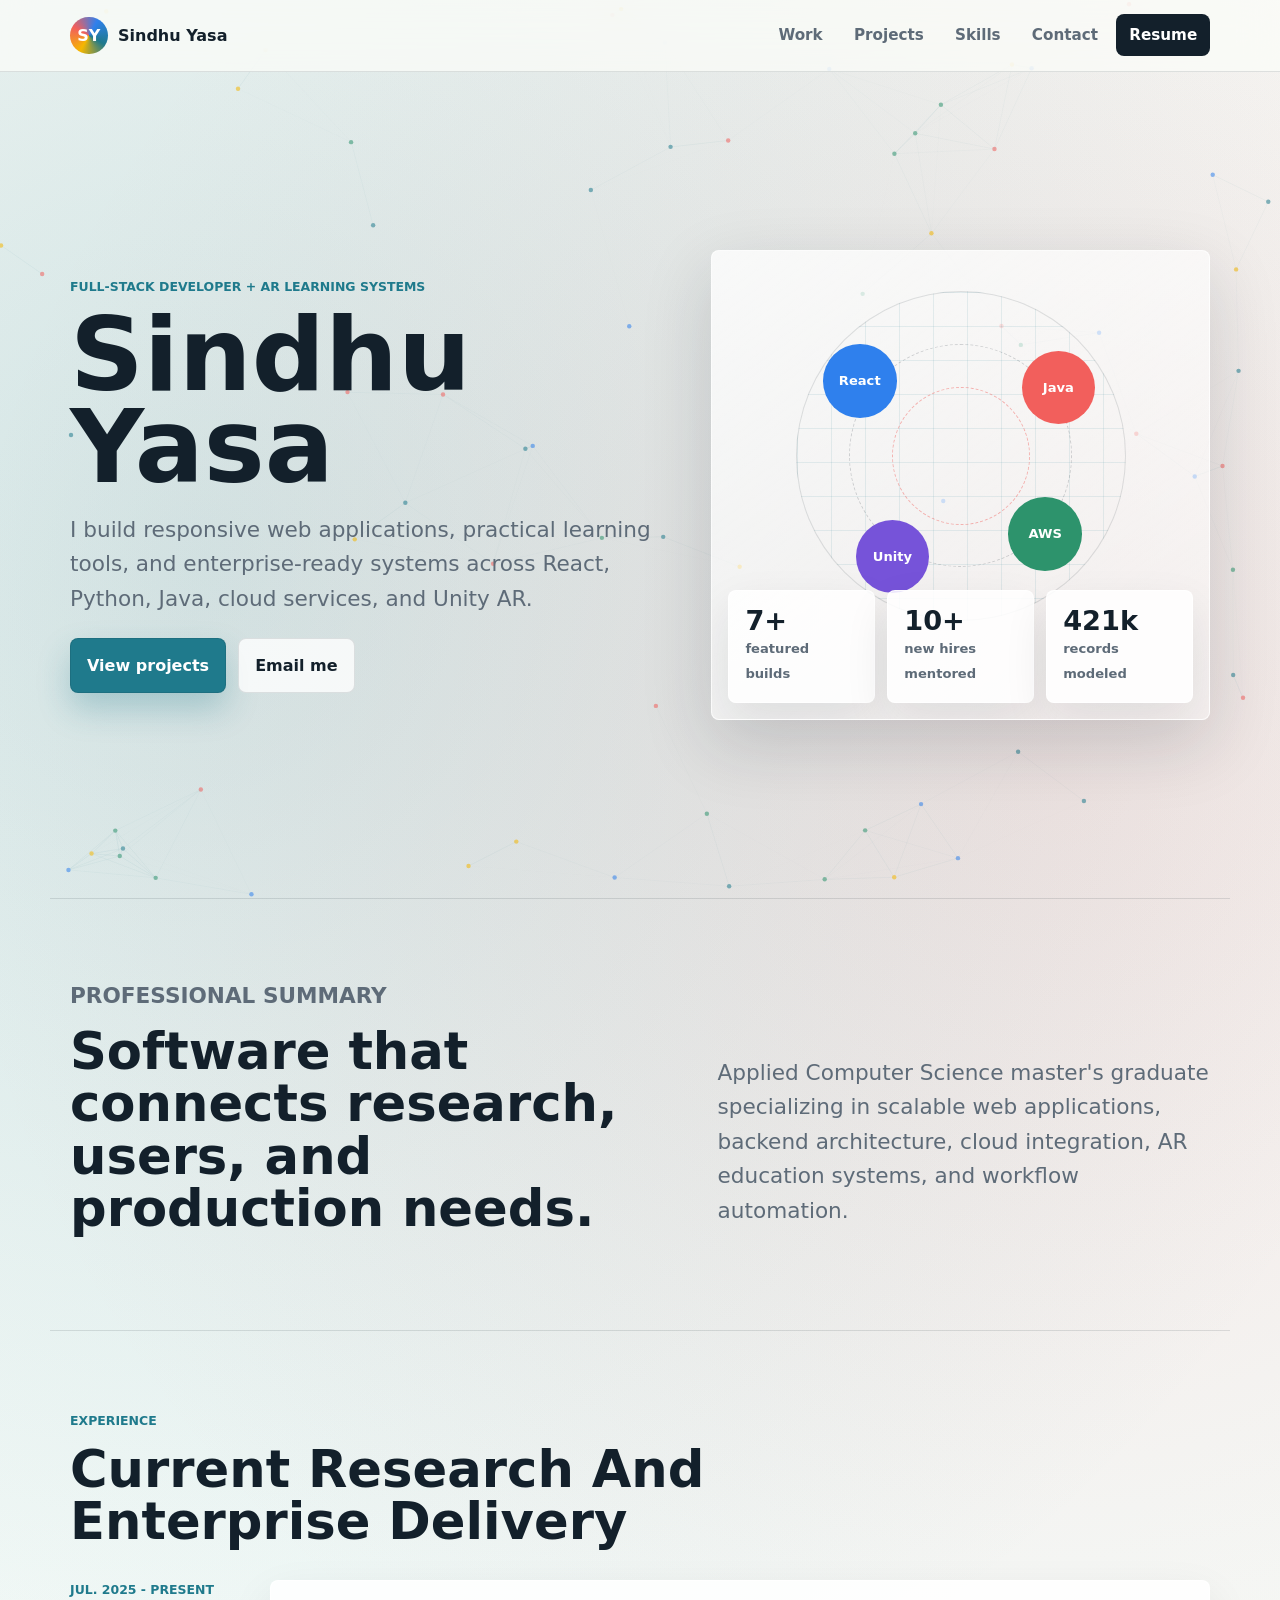
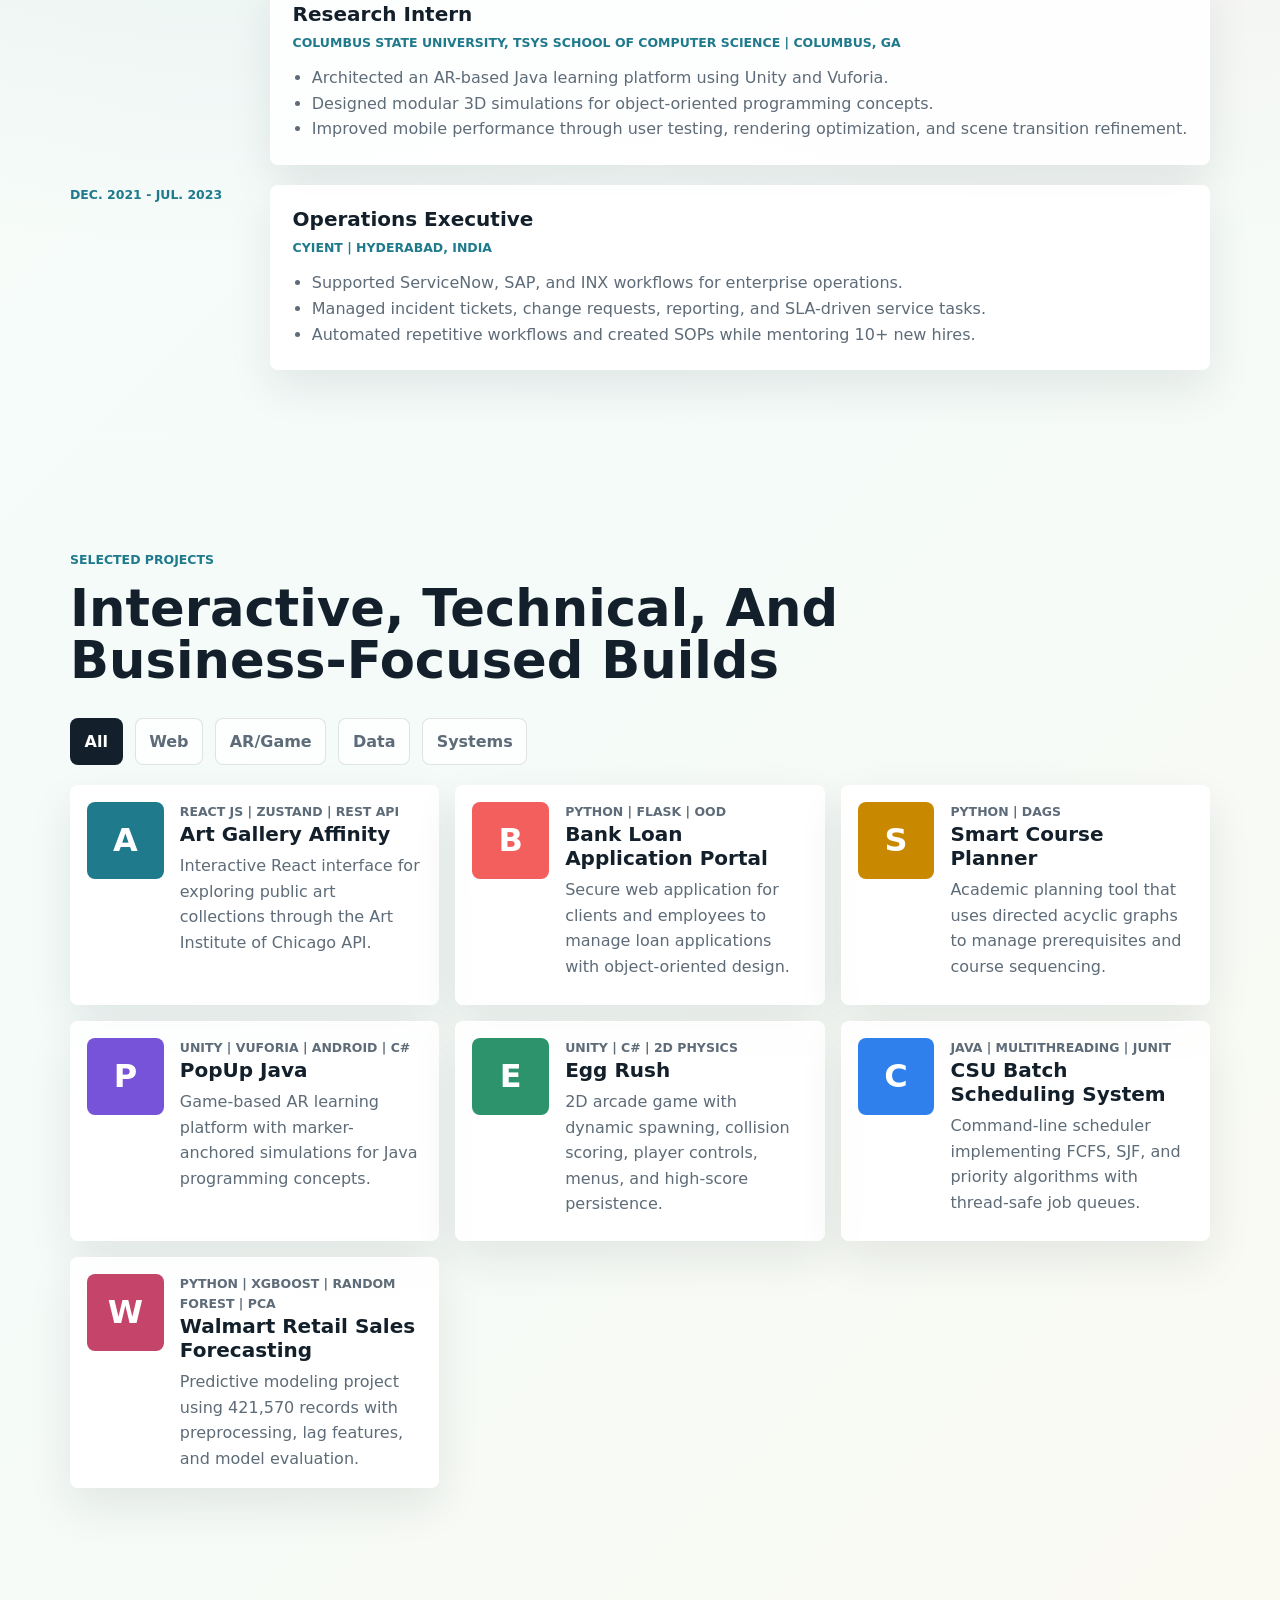
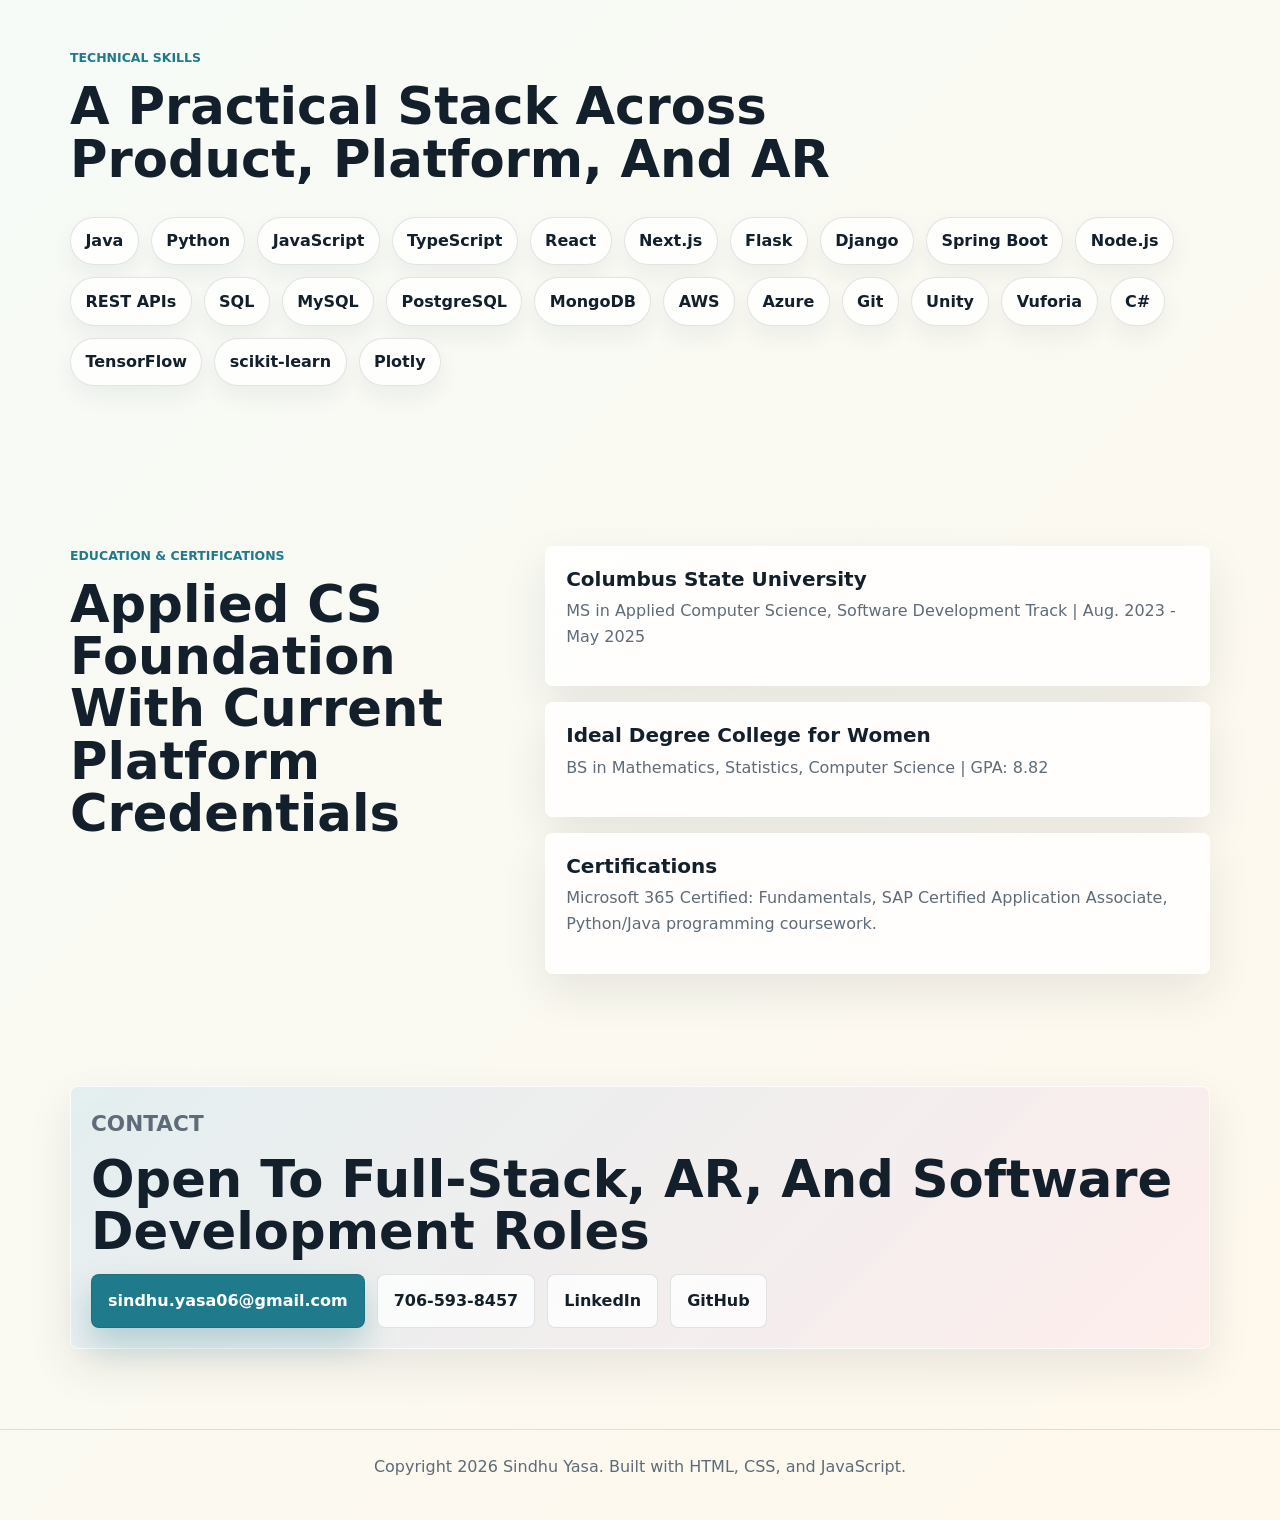
==== commit 6ebe662e: "url patch" ====
--- a/index.html
+++ b/index.html
@@ -264,7 +264,7 @@
           <div class="contact-actions">
             <a class="button primary" href="mailto:sindhu.yasa06@gmail.com">sindhu.yasa06@gmail.com</a>
             <a class="button secondary" href="tel:+17065938457">706-593-8457</a>
-            <a class="button secondary" href="https://linkedin.com/in/sindhu-yasa-23940a294/">LinkedIn</a>
+            <a class="button secondary" href="https://www.linkedin.com/in/sindhu-yasa-23940a294/">LinkedIn</a>
             <a class="button secondary" href="https://github.com/sindhu-yasa">GitHub</a>
           </div>
         </div>
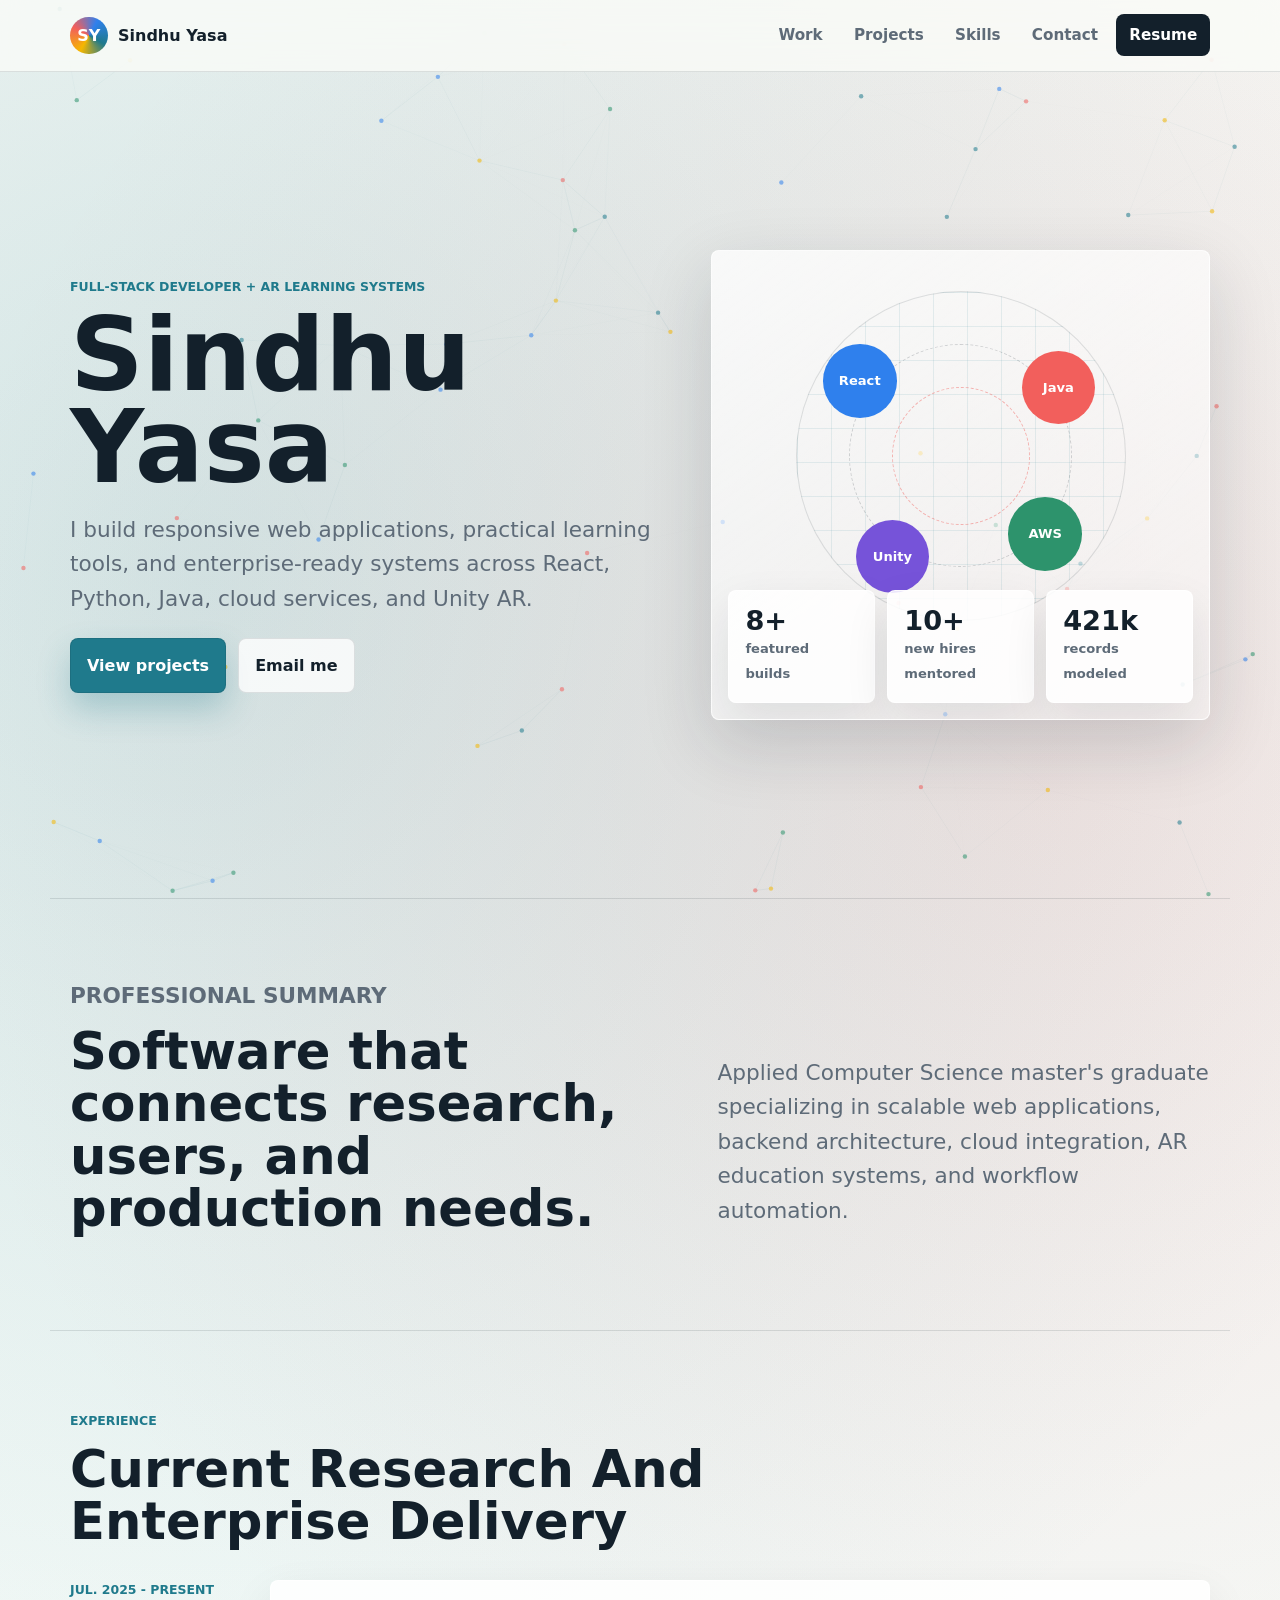
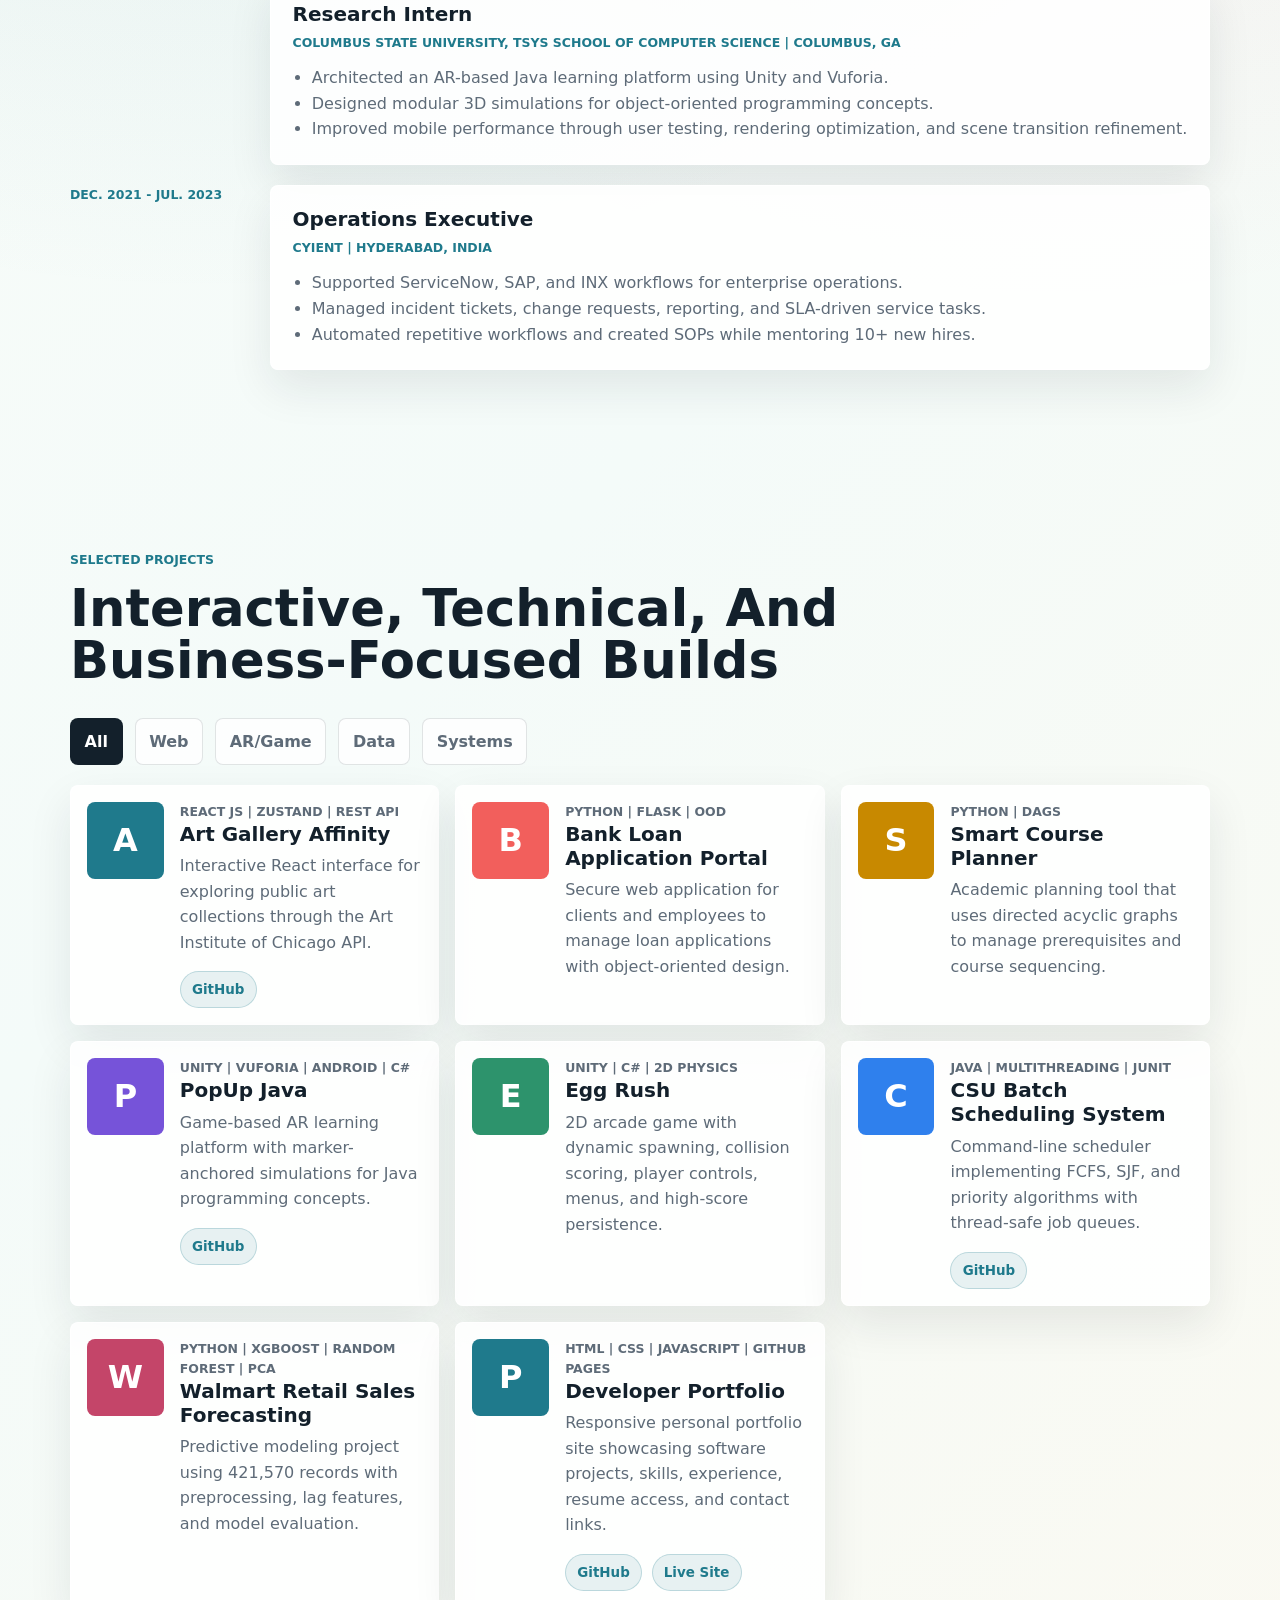
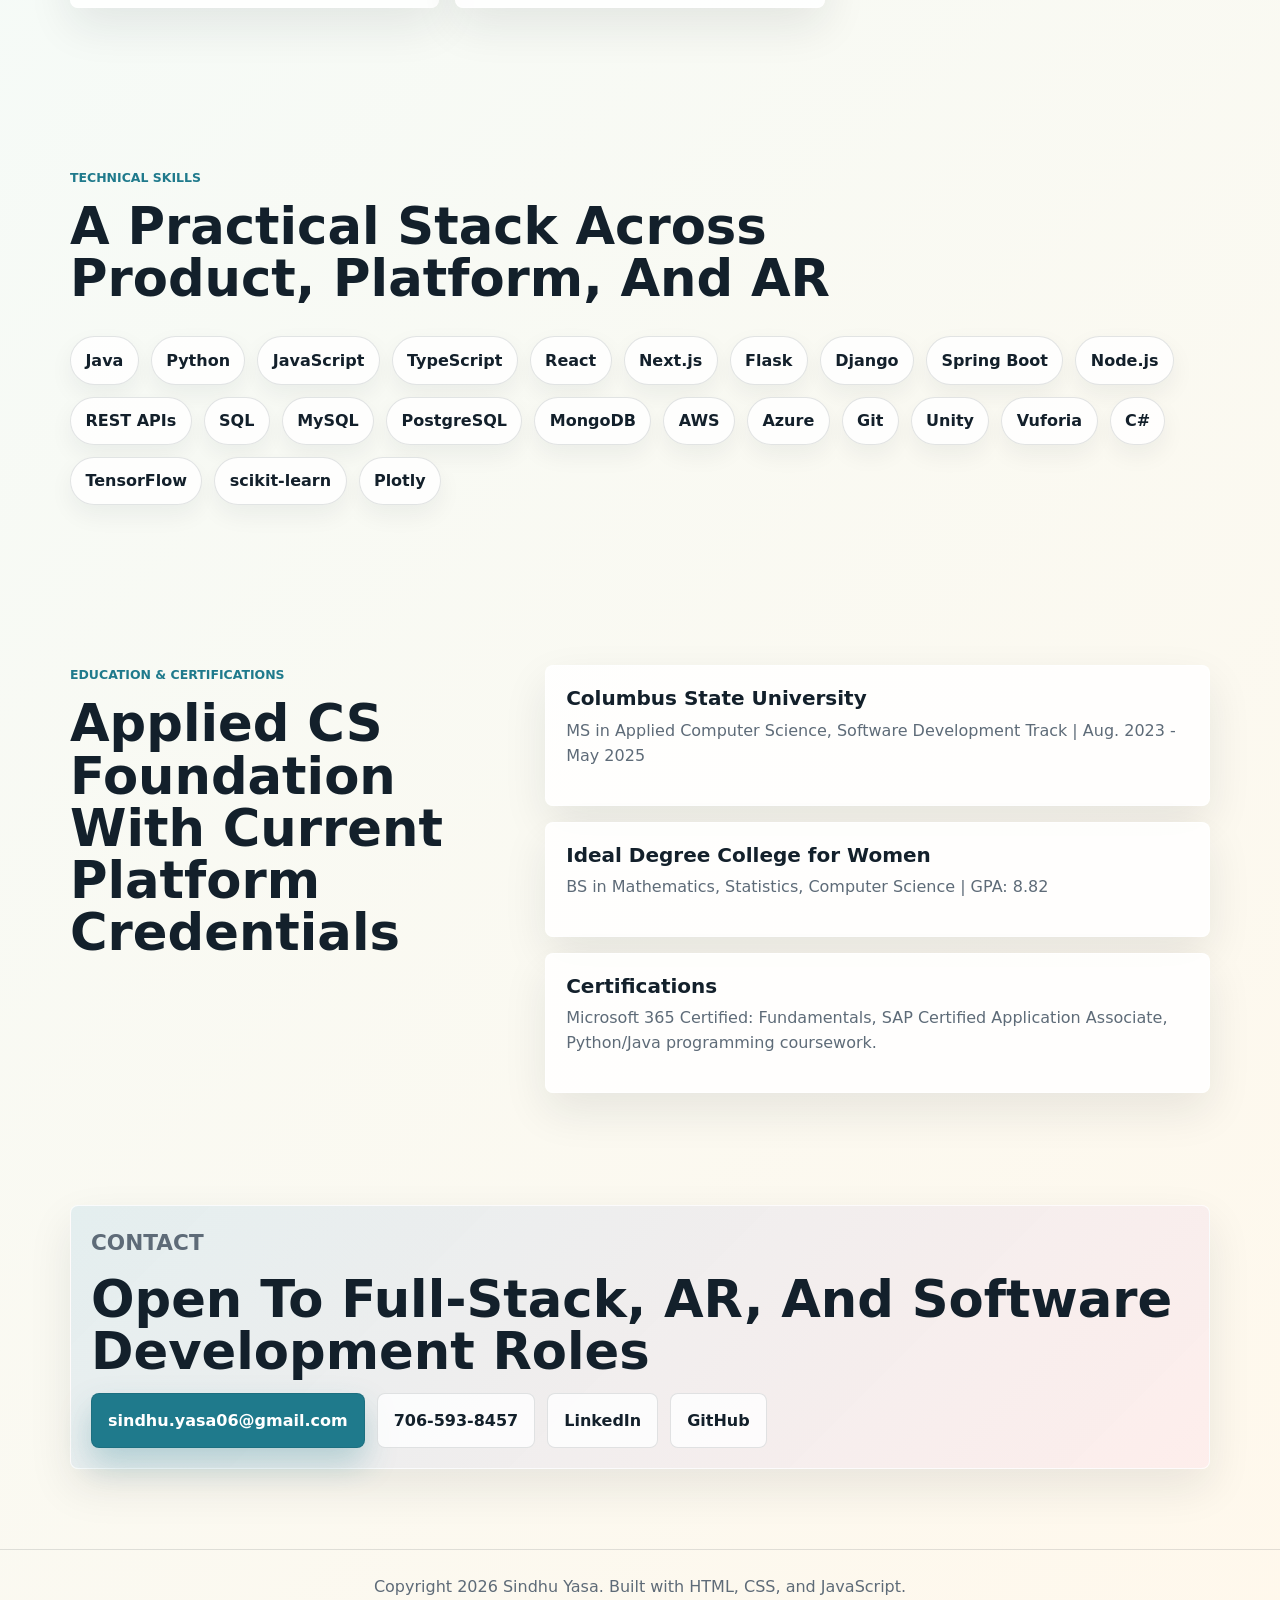
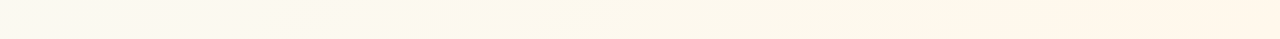
==== commit d0ccc63b: "add project links" ====
--- a/index.html
+++ b/index.html
@@ -85,7 +85,7 @@
           </div>
           <div class="metric-grid">
             <div>
-              <strong>7+</strong>
+              <strong>8+</strong>
               <span>featured builds</span>
             </div>
             <div>
@@ -164,6 +164,9 @@
               <p class="project-type">React JS | Zustand | REST API</p>
               <h3>Art Gallery Affinity</h3>
               <p>Interactive React interface for exploring public art collections through the Art Institute of Chicago API.</p>
+              <div class="project-links">
+                <a href="https://github.com/sindhu-yasa/Group_ArtGalleryProject" aria-label="View Art Gallery Affinity on GitHub">GitHub</a>
+              </div>
             </div>
           </article>
 
@@ -191,6 +194,9 @@
               <p class="project-type">Unity | Vuforia | Android | C#</p>
               <h3>PopUp Java</h3>
               <p>Game-based AR learning platform with marker-anchored simulations for Java programming concepts.</p>
+              <div class="project-links">
+                <a href="https://github.com/sindhu-yasa/Pop-Up-Java" aria-label="View PopUp Java on GitHub">GitHub</a>
+              </div>
             </div>
           </article>
 
@@ -209,6 +215,9 @@
               <p class="project-type">Java | Multithreading | JUnit</p>
               <h3>CSU Batch Scheduling System</h3>
               <p>Command-line scheduler implementing FCFS, SJF, and priority algorithms with thread-safe job queues.</p>
+              <div class="project-links">
+                <a href="https://github.com/sindhu-yasa/CSUBatch" aria-label="View CSU Batch Scheduling System on GitHub">GitHub</a>
+              </div>
             </div>
           </article>
 
@@ -218,6 +227,19 @@
               <p class="project-type">Python | XGBoost | Random Forest | PCA</p>
               <h3>Walmart Retail Sales Forecasting</h3>
               <p>Predictive modeling project using 421,570 records with preprocessing, lag features, and model evaluation.</p>
+            </div>
+          </article>
+
+          <article class="project-card reveal" data-category="web">
+            <div class="project-visual teal">P</div>
+            <div>
+              <p class="project-type">HTML | CSS | JavaScript | GitHub Pages</p>
+              <h3>Developer Portfolio</h3>
+              <p>Responsive personal portfolio site showcasing software projects, skills, experience, resume access, and contact links.</p>
+              <div class="project-links">
+                <a href="https://github.com/sindhu-yasa/Portfolio" aria-label="View Developer Portfolio on GitHub">GitHub</a>
+                <a href="https://sindhu-yasa.github.io/Portfolio/" aria-label="Open live Developer Portfolio site">Live Site</a>
+              </div>
             </div>
           </article>
         </div>
--- a/styles.css
+++ b/styles.css
@@ -421,6 +421,32 @@
   margin-bottom: 0;
 }
 
+.project-links {
+  display: flex;
+  flex-wrap: wrap;
+  gap: 0.6rem;
+  margin-top: 1rem;
+}
+
+.project-links a {
+  align-items: center;
+  background: rgba(31, 122, 140, 0.1);
+  border: 1px solid rgba(31, 122, 140, 0.22);
+  border-radius: 999px;
+  color: var(--teal);
+  display: inline-flex;
+  font-size: 0.84rem;
+  font-weight: 900;
+  min-height: 2.1rem;
+  padding: 0.42rem 0.7rem;
+}
+
+.project-links a:hover {
+  background: var(--teal);
+  color: #fff;
+  transform: translateY(-1px);
+}
+
 .project-visual {
   align-items: center;
   border-radius: var(--radius);
--- a/styles.css
+++ b/styles.css
@@ -421,6 +421,32 @@
   margin-bottom: 0;
 }
 
+.project-links {
+  display: flex;
+  flex-wrap: wrap;
+  gap: 0.6rem;
+  margin-top: 1rem;
+}
+
+.project-links a {
+  align-items: center;
+  background: rgba(31, 122, 140, 0.1);
+  border: 1px solid rgba(31, 122, 140, 0.22);
+  border-radius: 999px;
+  color: var(--teal);
+  display: inline-flex;
+  font-size: 0.84rem;
+  font-weight: 900;
+  min-height: 2.1rem;
+  padding: 0.42rem 0.7rem;
+}
+
+.project-links a:hover {
+  background: var(--teal);
+  color: #fff;
+  transform: translateY(-1px);
+}
+
 .project-visual {
   align-items: center;
   border-radius: var(--radius);
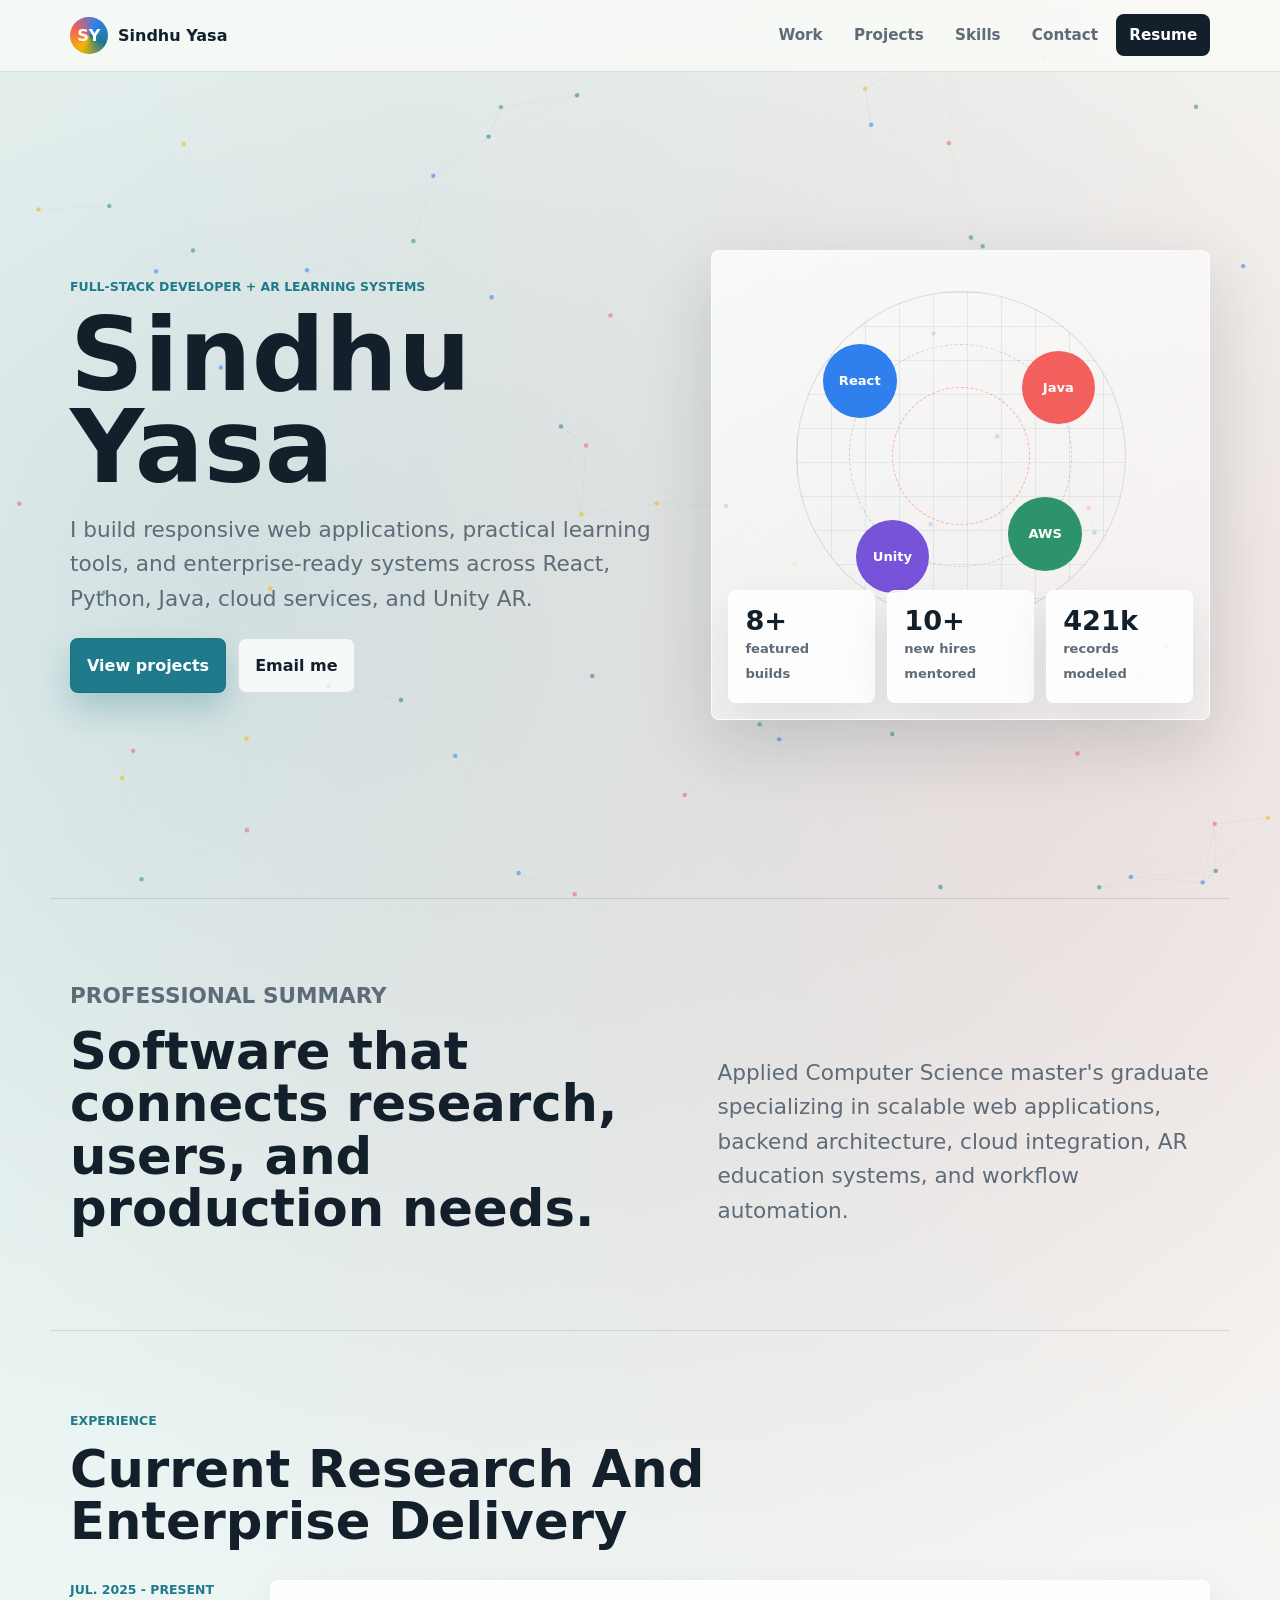
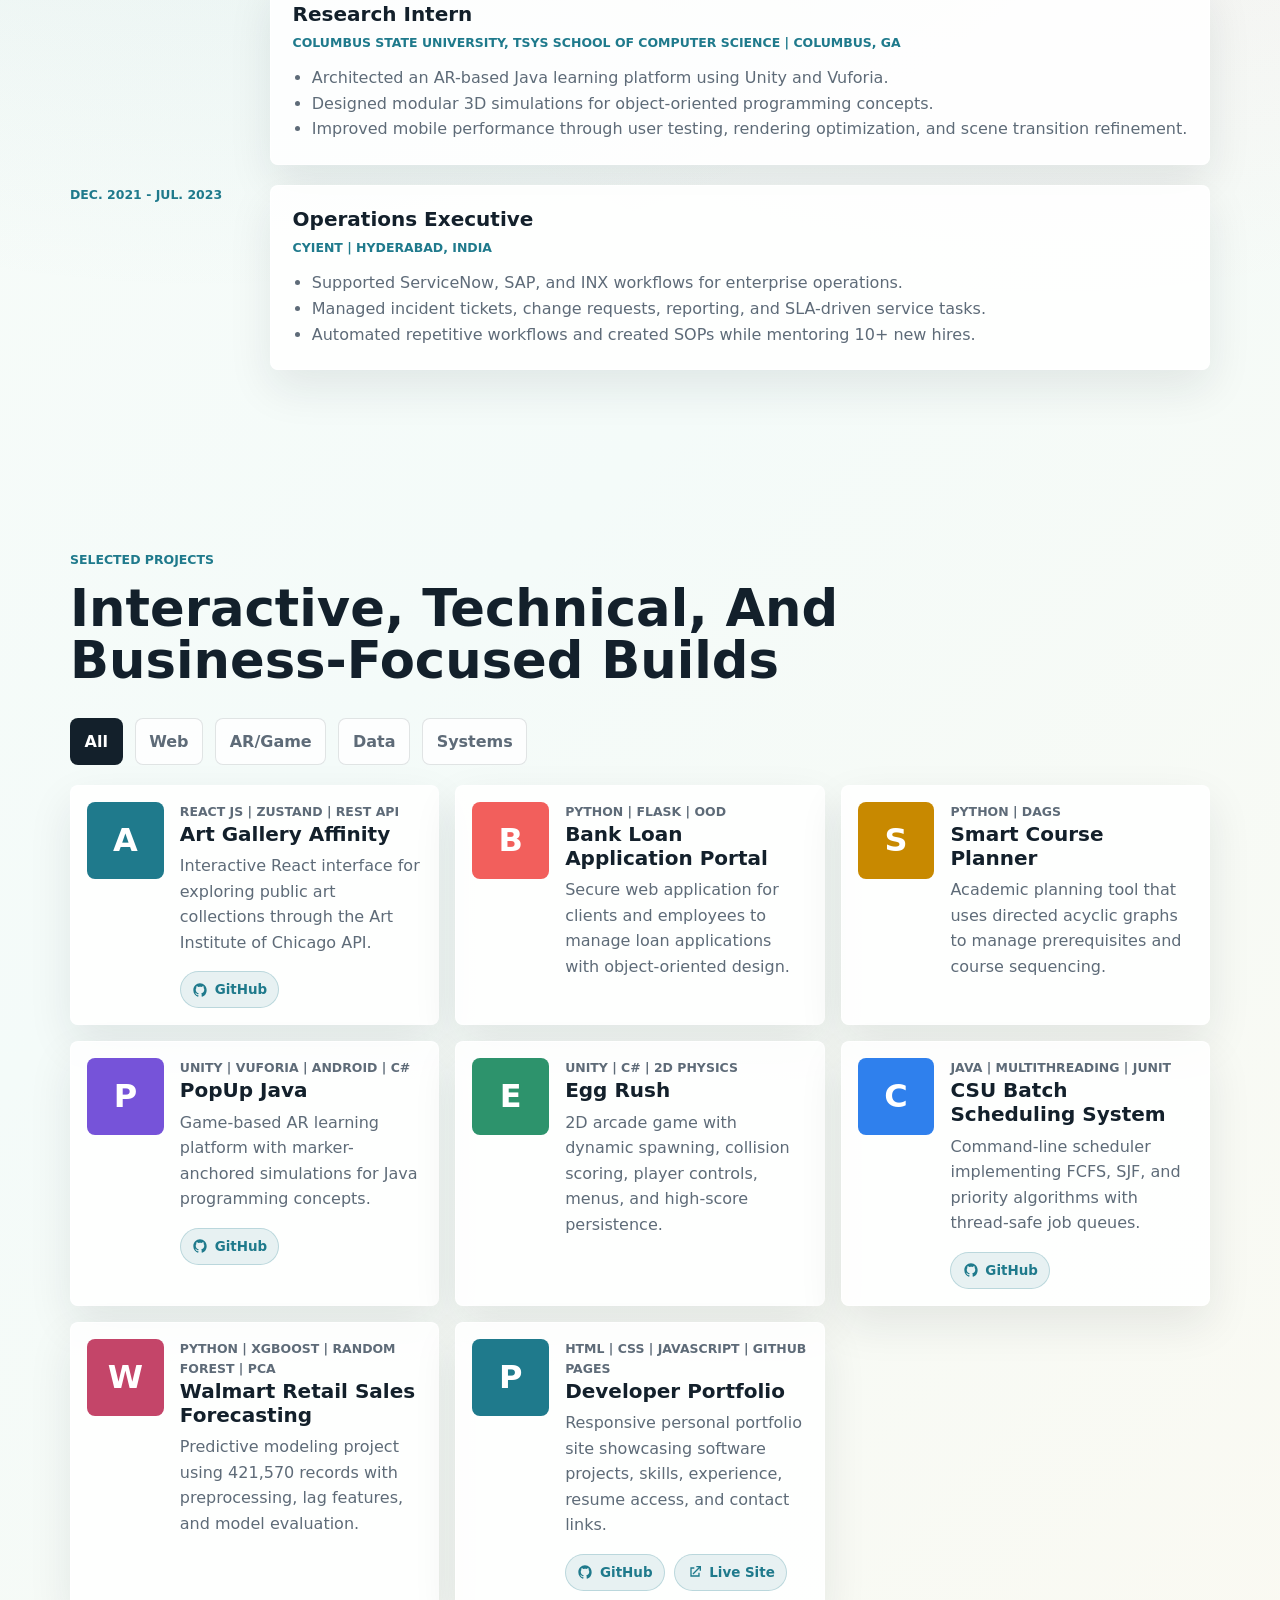
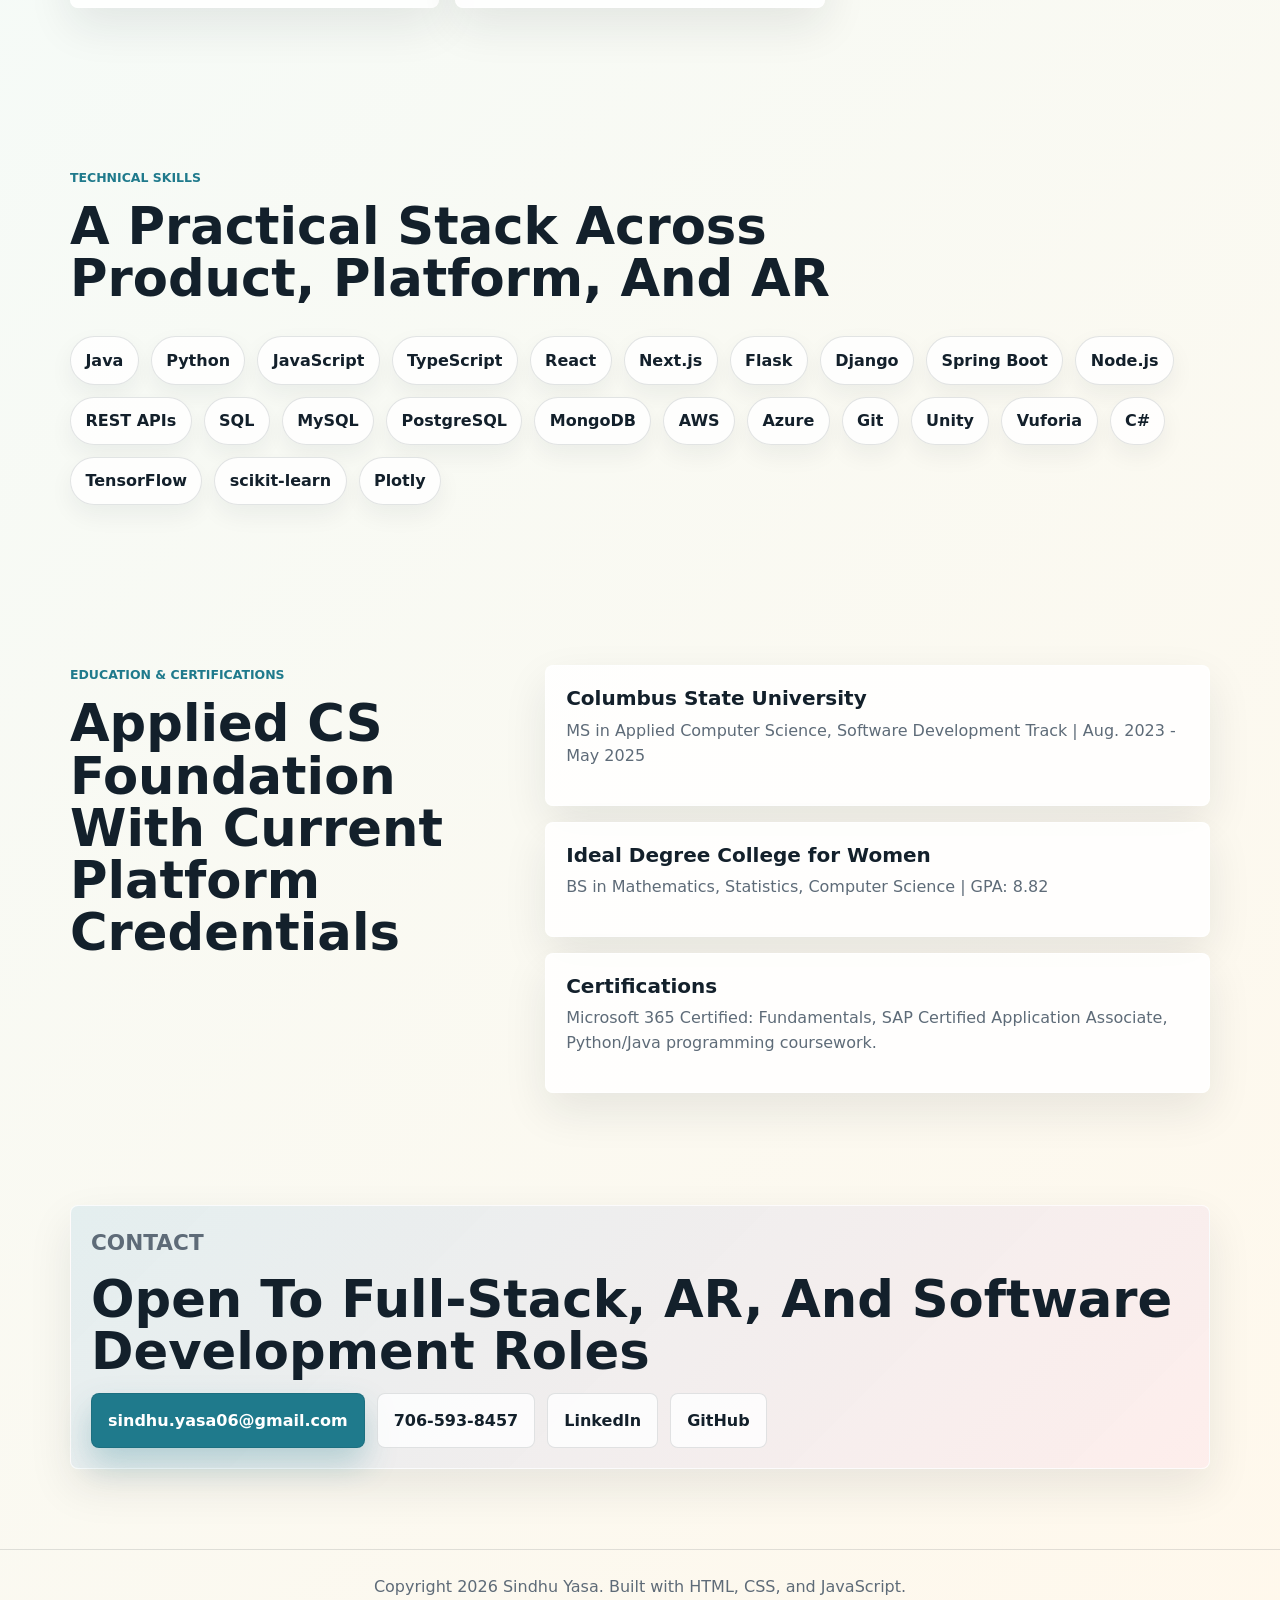
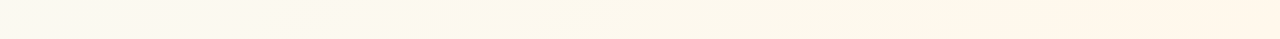
==== commit d99a43df: "UI updates" ====
--- a/index.html
+++ b/index.html
@@ -165,7 +165,12 @@
               <h3>Art Gallery Affinity</h3>
               <p>Interactive React interface for exploring public art collections through the Art Institute of Chicago API.</p>
               <div class="project-links">
-                <a href="https://github.com/sindhu-yasa/Group_ArtGalleryProject" aria-label="View Art Gallery Affinity on GitHub">GitHub</a>
+                <a href="https://github.com/sindhu-yasa/Group_ArtGalleryProject" aria-label="View Art Gallery Affinity on GitHub">
+                  <svg viewBox="0 0 24 24" aria-hidden="true">
+                    <path d="M12 2C6.48 2 2 6.58 2 12.26c0 4.53 2.87 8.37 6.84 9.73.5.1.68-.22.68-.49 0-.24-.01-1.04-.01-1.89-2.78.62-3.37-1.21-3.37-1.21-.45-1.19-1.11-1.5-1.11-1.5-.91-.64.07-.63.07-.63 1 .07 1.53 1.06 1.53 1.06.89 1.57 2.34 1.12 2.91.86.09-.66.35-1.12.63-1.37-2.22-.26-4.56-1.14-4.56-5.07 0-1.12.39-2.03 1.03-2.75-.1-.26-.45-1.3.1-2.71 0 0 .84-.28 2.75 1.05A9.32 9.32 0 0 1 12 7c.85 0 1.71.12 2.51.34 1.91-1.33 2.75-1.05 2.75-1.05.55 1.41.2 2.45.1 2.71.64.72 1.03 1.63 1.03 2.75 0 3.94-2.34 4.81-4.57 5.07.36.32.68.94.68 1.9 0 1.37-.01 2.47-.01 2.8 0 .27.18.59.69.49A10.14 10.14 0 0 0 22 12.26C22 6.58 17.52 2 12 2Z"/>
+                  </svg>
+                  GitHub
+                </a>
               </div>
             </div>
           </article>
@@ -195,7 +200,12 @@
               <h3>PopUp Java</h3>
               <p>Game-based AR learning platform with marker-anchored simulations for Java programming concepts.</p>
               <div class="project-links">
-                <a href="https://github.com/sindhu-yasa/Pop-Up-Java" aria-label="View PopUp Java on GitHub">GitHub</a>
+                <a href="https://github.com/sindhu-yasa/Pop-Up-Java" aria-label="View PopUp Java on GitHub">
+                  <svg viewBox="0 0 24 24" aria-hidden="true">
+                    <path d="M12 2C6.48 2 2 6.58 2 12.26c0 4.53 2.87 8.37 6.84 9.73.5.1.68-.22.68-.49 0-.24-.01-1.04-.01-1.89-2.78.62-3.37-1.21-3.37-1.21-.45-1.19-1.11-1.5-1.11-1.5-.91-.64.07-.63.07-.63 1 .07 1.53 1.06 1.53 1.06.89 1.57 2.34 1.12 2.91.86.09-.66.35-1.12.63-1.37-2.22-.26-4.56-1.14-4.56-5.07 0-1.12.39-2.03 1.03-2.75-.1-.26-.45-1.3.1-2.71 0 0 .84-.28 2.75 1.05A9.32 9.32 0 0 1 12 7c.85 0 1.71.12 2.51.34 1.91-1.33 2.75-1.05 2.75-1.05.55 1.41.2 2.45.1 2.71.64.72 1.03 1.63 1.03 2.75 0 3.94-2.34 4.81-4.57 5.07.36.32.68.94.68 1.9 0 1.37-.01 2.47-.01 2.8 0 .27.18.59.69.49A10.14 10.14 0 0 0 22 12.26C22 6.58 17.52 2 12 2Z"/>
+                  </svg>
+                  GitHub
+                </a>
               </div>
             </div>
           </article>
@@ -216,7 +226,12 @@
               <h3>CSU Batch Scheduling System</h3>
               <p>Command-line scheduler implementing FCFS, SJF, and priority algorithms with thread-safe job queues.</p>
               <div class="project-links">
-                <a href="https://github.com/sindhu-yasa/CSUBatch" aria-label="View CSU Batch Scheduling System on GitHub">GitHub</a>
+                <a href="https://github.com/sindhu-yasa/CSUBatch" aria-label="View CSU Batch Scheduling System on GitHub">
+                  <svg viewBox="0 0 24 24" aria-hidden="true">
+                    <path d="M12 2C6.48 2 2 6.58 2 12.26c0 4.53 2.87 8.37 6.84 9.73.5.1.68-.22.68-.49 0-.24-.01-1.04-.01-1.89-2.78.62-3.37-1.21-3.37-1.21-.45-1.19-1.11-1.5-1.11-1.5-.91-.64.07-.63.07-.63 1 .07 1.53 1.06 1.53 1.06.89 1.57 2.34 1.12 2.91.86.09-.66.35-1.12.63-1.37-2.22-.26-4.56-1.14-4.56-5.07 0-1.12.39-2.03 1.03-2.75-.1-.26-.45-1.3.1-2.71 0 0 .84-.28 2.75 1.05A9.32 9.32 0 0 1 12 7c.85 0 1.71.12 2.51.34 1.91-1.33 2.75-1.05 2.75-1.05.55 1.41.2 2.45.1 2.71.64.72 1.03 1.63 1.03 2.75 0 3.94-2.34 4.81-4.57 5.07.36.32.68.94.68 1.9 0 1.37-.01 2.47-.01 2.8 0 .27.18.59.69.49A10.14 10.14 0 0 0 22 12.26C22 6.58 17.52 2 12 2Z"/>
+                  </svg>
+                  GitHub
+                </a>
               </div>
             </div>
           </article>
@@ -237,8 +252,19 @@
               <h3>Developer Portfolio</h3>
               <p>Responsive personal portfolio site showcasing software projects, skills, experience, resume access, and contact links.</p>
               <div class="project-links">
-                <a href="https://github.com/sindhu-yasa/Portfolio" aria-label="View Developer Portfolio on GitHub">GitHub</a>
-                <a href="https://sindhu-yasa.github.io/Portfolio/" aria-label="Open live Developer Portfolio site">Live Site</a>
+                <a href="https://github.com/sindhu-yasa/Portfolio" aria-label="View Developer Portfolio on GitHub">
+                  <svg viewBox="0 0 24 24" aria-hidden="true">
+                    <path d="M12 2C6.48 2 2 6.58 2 12.26c0 4.53 2.87 8.37 6.84 9.73.5.1.68-.22.68-.49 0-.24-.01-1.04-.01-1.89-2.78.62-3.37-1.21-3.37-1.21-.45-1.19-1.11-1.5-1.11-1.5-.91-.64.07-.63.07-.63 1 .07 1.53 1.06 1.53 1.06.89 1.57 2.34 1.12 2.91.86.09-.66.35-1.12.63-1.37-2.22-.26-4.56-1.14-4.56-5.07 0-1.12.39-2.03 1.03-2.75-.1-.26-.45-1.3.1-2.71 0 0 .84-.28 2.75 1.05A9.32 9.32 0 0 1 12 7c.85 0 1.71.12 2.51.34 1.91-1.33 2.75-1.05 2.75-1.05.55 1.41.2 2.45.1 2.71.64.72 1.03 1.63 1.03 2.75 0 3.94-2.34 4.81-4.57 5.07.36.32.68.94.68 1.9 0 1.37-.01 2.47-.01 2.8 0 .27.18.59.69.49A10.14 10.14 0 0 0 22 12.26C22 6.58 17.52 2 12 2Z"/>
+                  </svg>
+                  GitHub
+                </a>
+                <a href="https://sindhu-yasa.github.io/Portfolio/" aria-label="Open live Developer Portfolio site">
+                  <svg viewBox="0 0 24 24" aria-hidden="true">
+                    <path d="M14 3h7v7h-2V6.41l-9.29 9.3-1.42-1.42 9.3-9.29H14V3Z"/>
+                    <path d="M5 5h6v2H7v10h10v-4h2v6H5V5Z"/>
+                  </svg>
+                  Live Site
+                </a>
               </div>
             </div>
           </article>
--- a/styles.css
+++ b/styles.css
@@ -437,12 +437,21 @@
   display: inline-flex;
   font-size: 0.84rem;
   font-weight: 900;
+  gap: 0.42rem;
   min-height: 2.1rem;
   padding: 0.42rem 0.7rem;
 }
 
+.project-links svg {
+  fill: currentColor;
+  flex: 0 0 auto;
+  height: 1rem;
+  width: 1rem;
+}
+
 .project-links a:hover {
   background: var(--teal);
+  border-color: var(--teal);
   color: #fff;
   transform: translateY(-1px);
 }
--- a/styles.css
+++ b/styles.css
@@ -437,12 +437,21 @@
   display: inline-flex;
   font-size: 0.84rem;
   font-weight: 900;
+  gap: 0.42rem;
   min-height: 2.1rem;
   padding: 0.42rem 0.7rem;
 }
 
+.project-links svg {
+  fill: currentColor;
+  flex: 0 0 auto;
+  height: 1rem;
+  width: 1rem;
+}
+
 .project-links a:hover {
   background: var(--teal);
+  border-color: var(--teal);
   color: #fff;
   transform: translateY(-1px);
 }
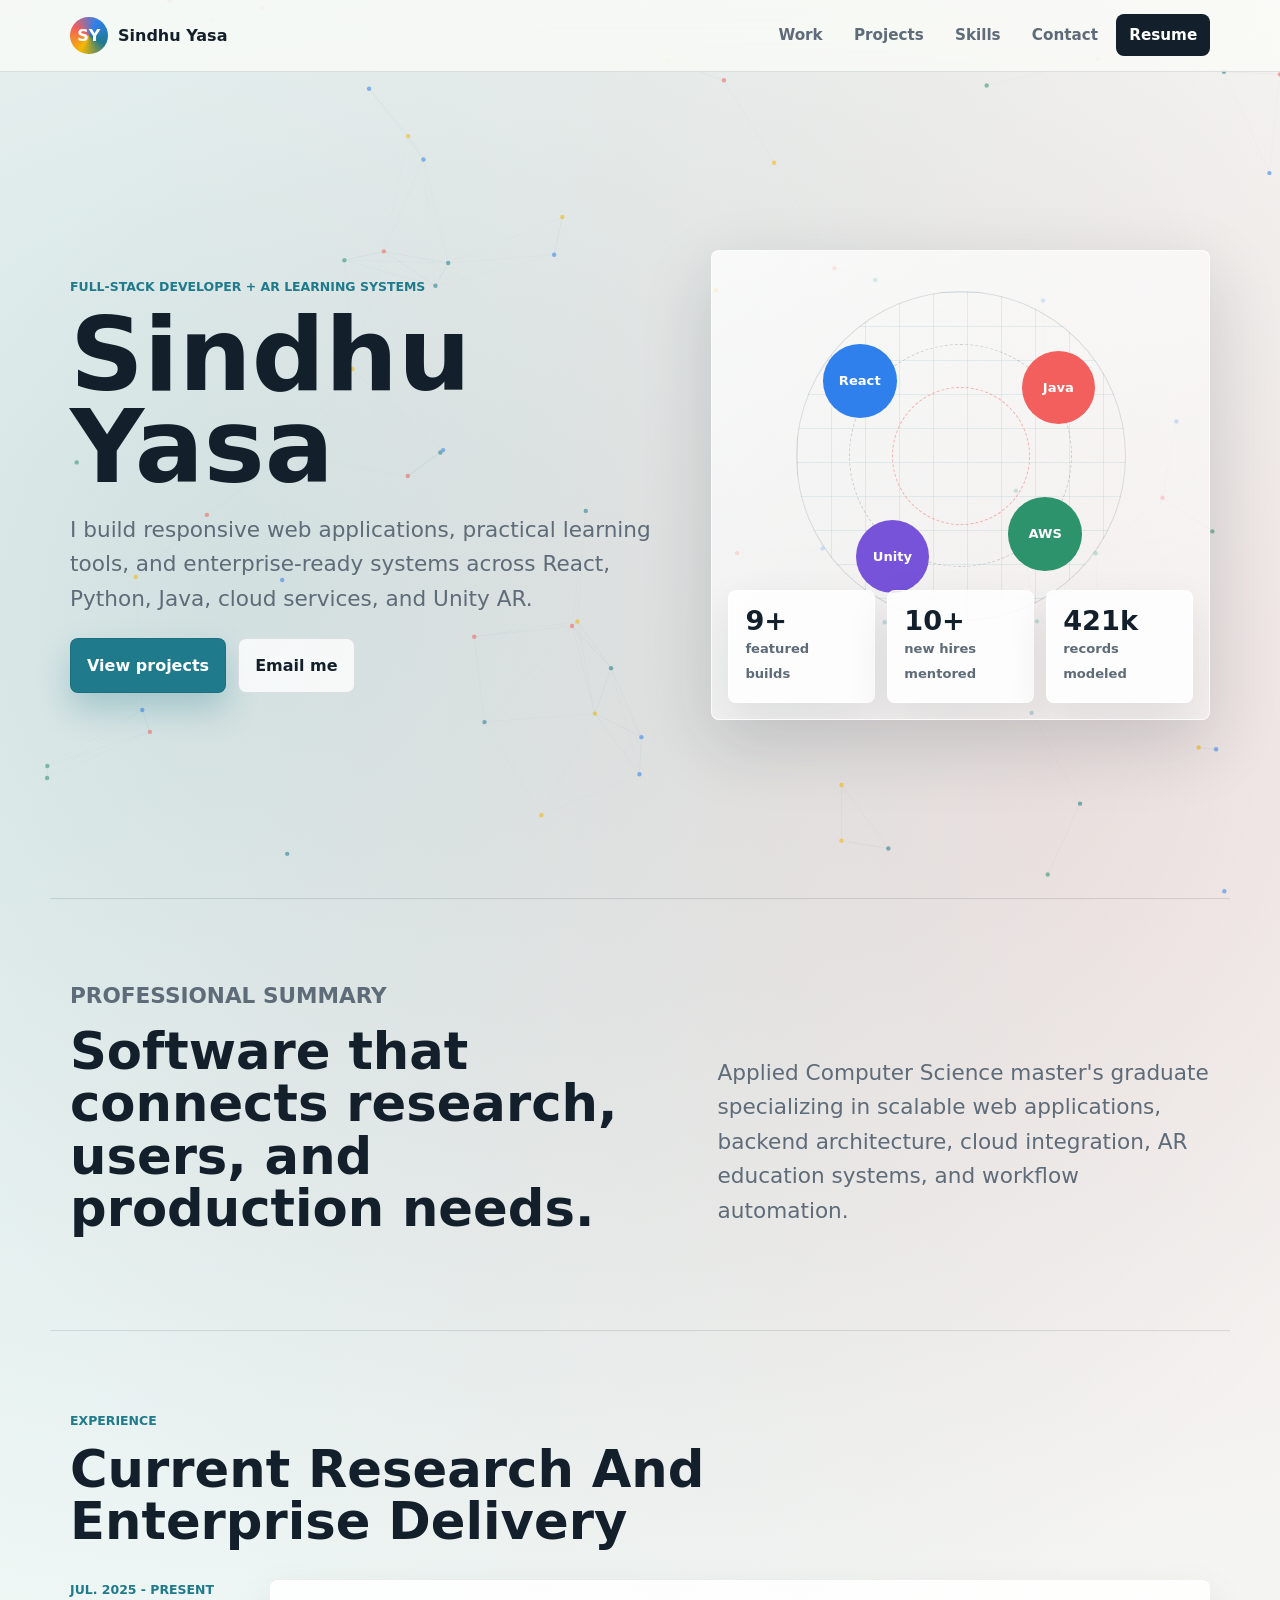
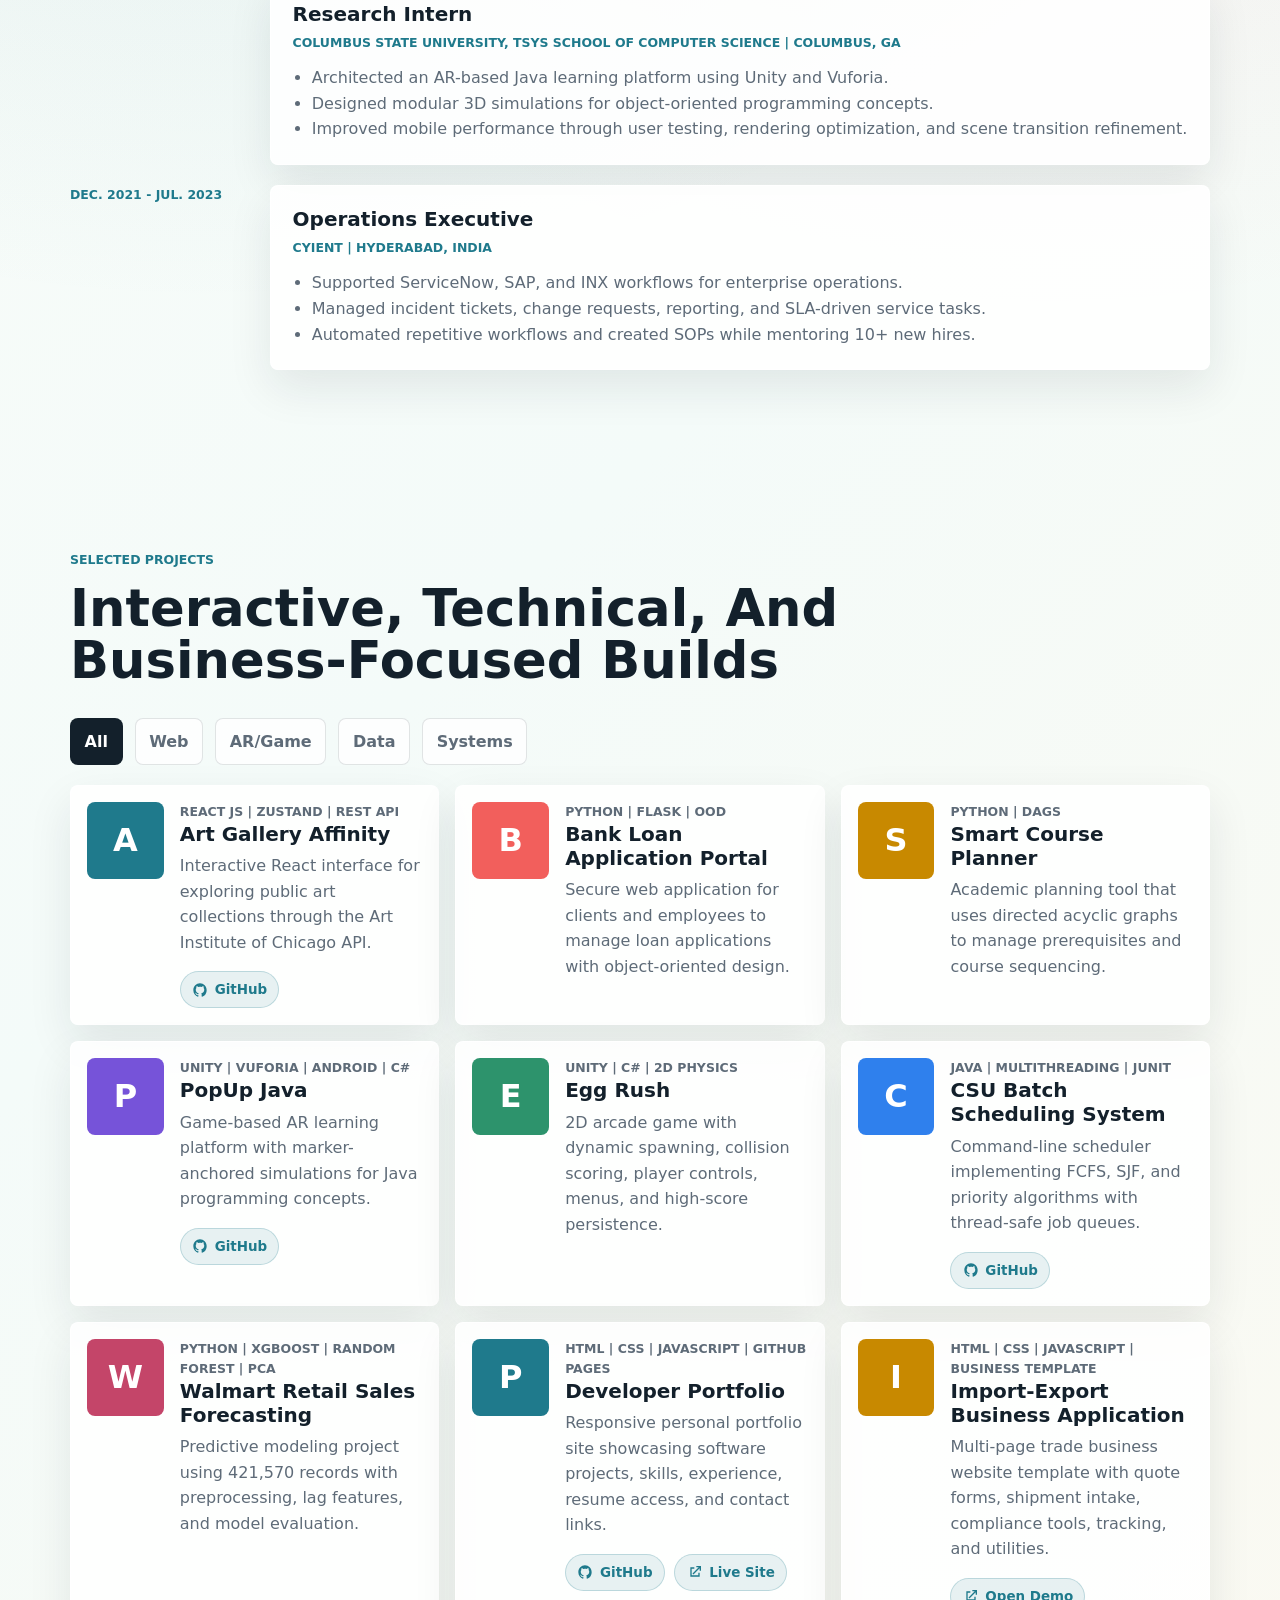
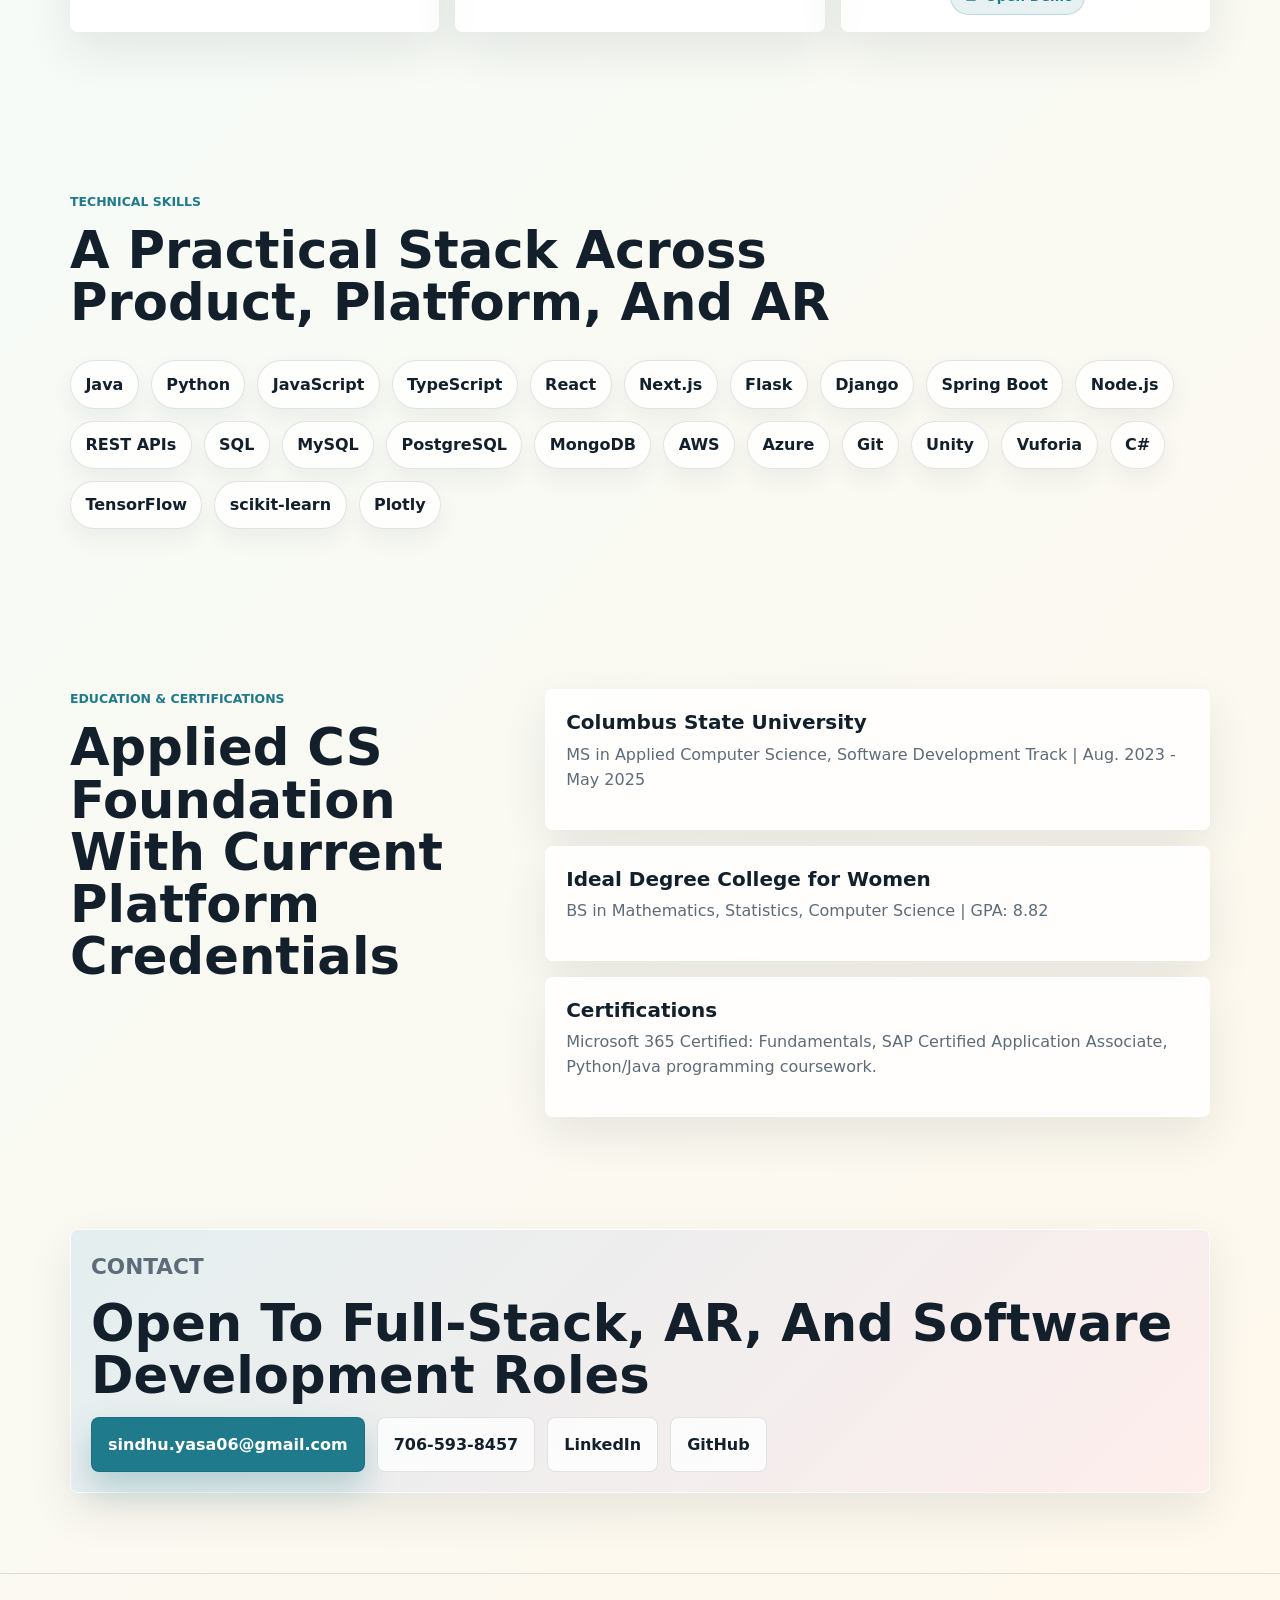
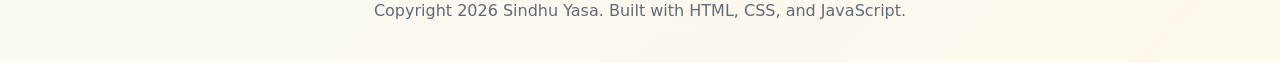
==== commit 55c6e7d1: "import exports template" ====
--- a/index.html
+++ b/index.html
@@ -85,7 +85,7 @@
           </div>
           <div class="metric-grid">
             <div>
-              <strong>8+</strong>
+              <strong>9+</strong>
               <span>featured builds</span>
             </div>
             <div>
@@ -268,6 +268,24 @@
               </div>
             </div>
           </article>
+
+          <article class="project-card reveal" data-category="web">
+            <div class="project-visual gold">I</div>
+            <div>
+              <p class="project-type">HTML | CSS | JavaScript | Business Template</p>
+              <h3>Import-Export Business Application</h3>
+              <p>Multi-page trade business website template with quote forms, shipment intake, compliance tools, tracking, and utilities.</p>
+              <div class="project-links">
+                <a href="import-export-business-template/" aria-label="Open Import-Export Business Application demo">
+                  <svg viewBox="0 0 24 24" aria-hidden="true">
+                    <path d="M14 3h7v7h-2V6.41l-9.29 9.3-1.42-1.42 9.3-9.29H14V3Z"/>
+                    <path d="M5 5h6v2H7v10h10v-4h2v6H5V5Z"/>
+                  </svg>
+                  Open Demo
+                </a>
+              </div>
+            </div>
+          </article>
         </div>
       </section>
 
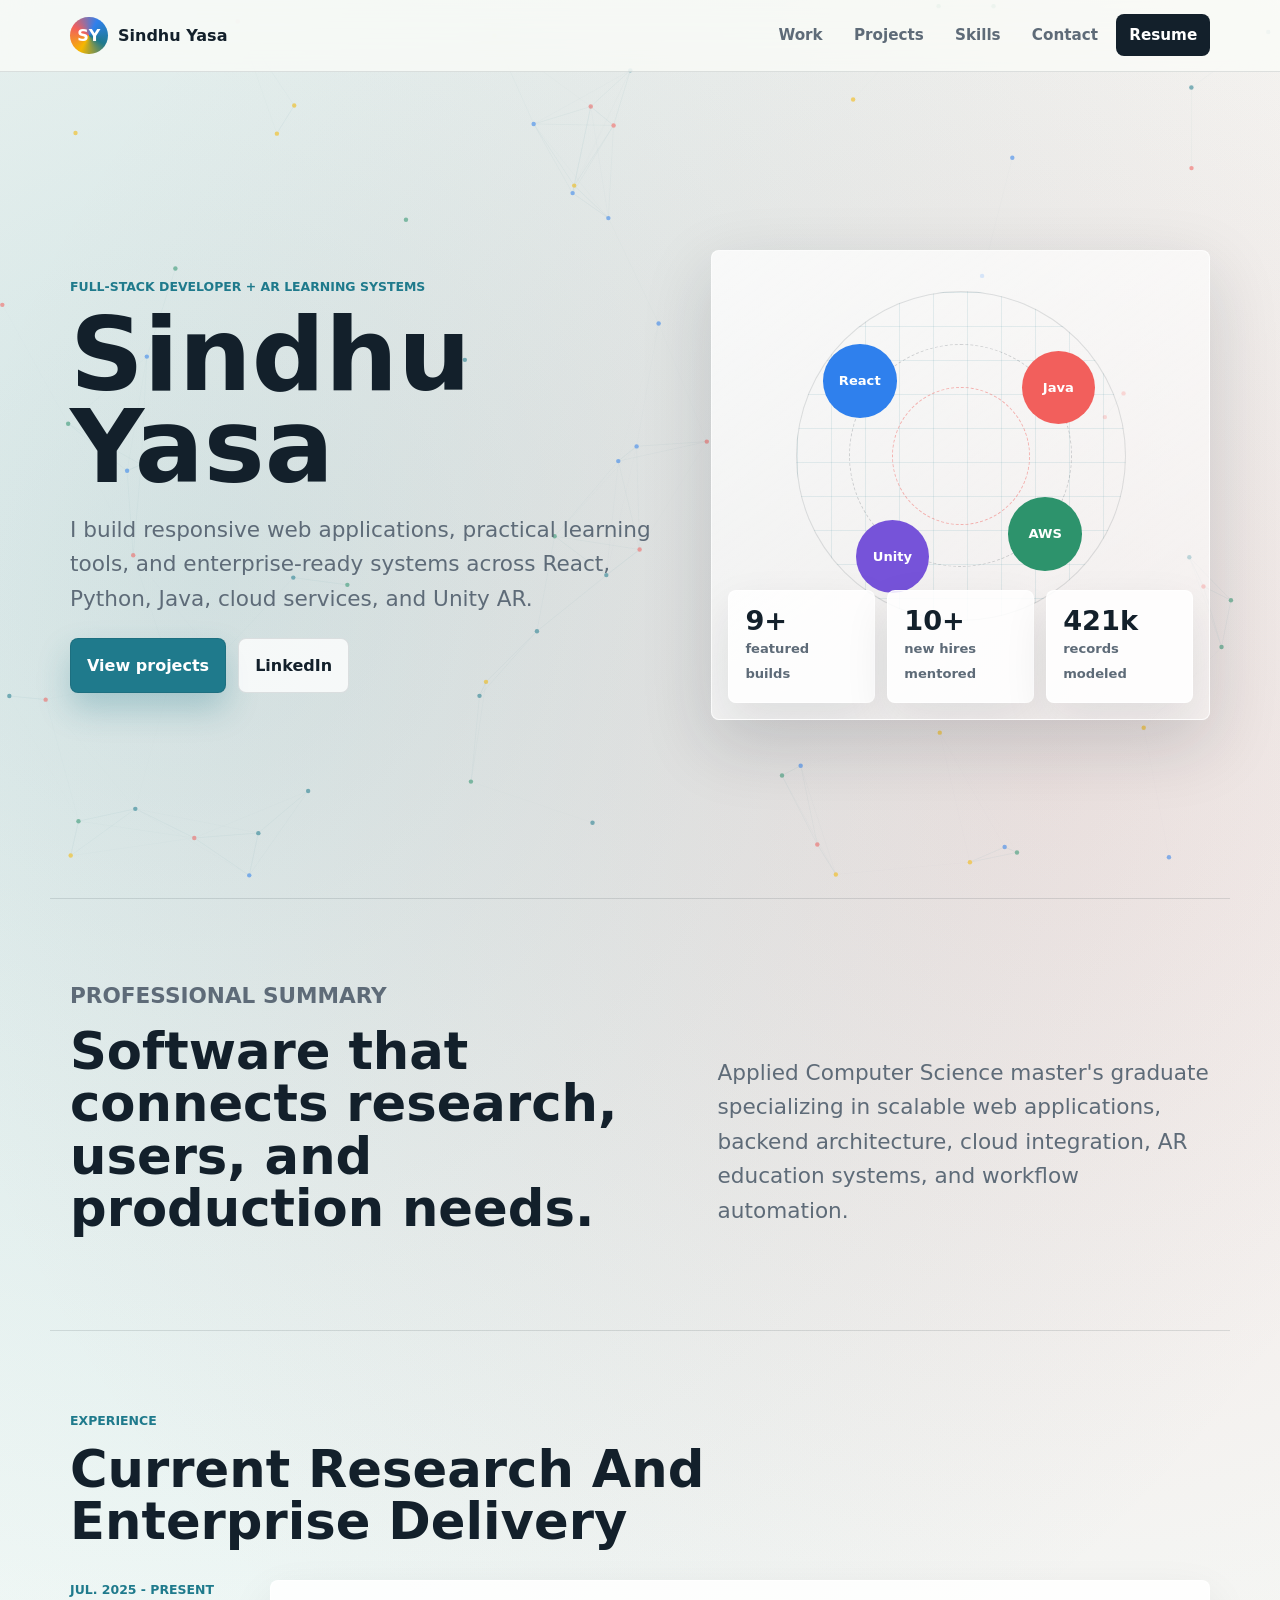
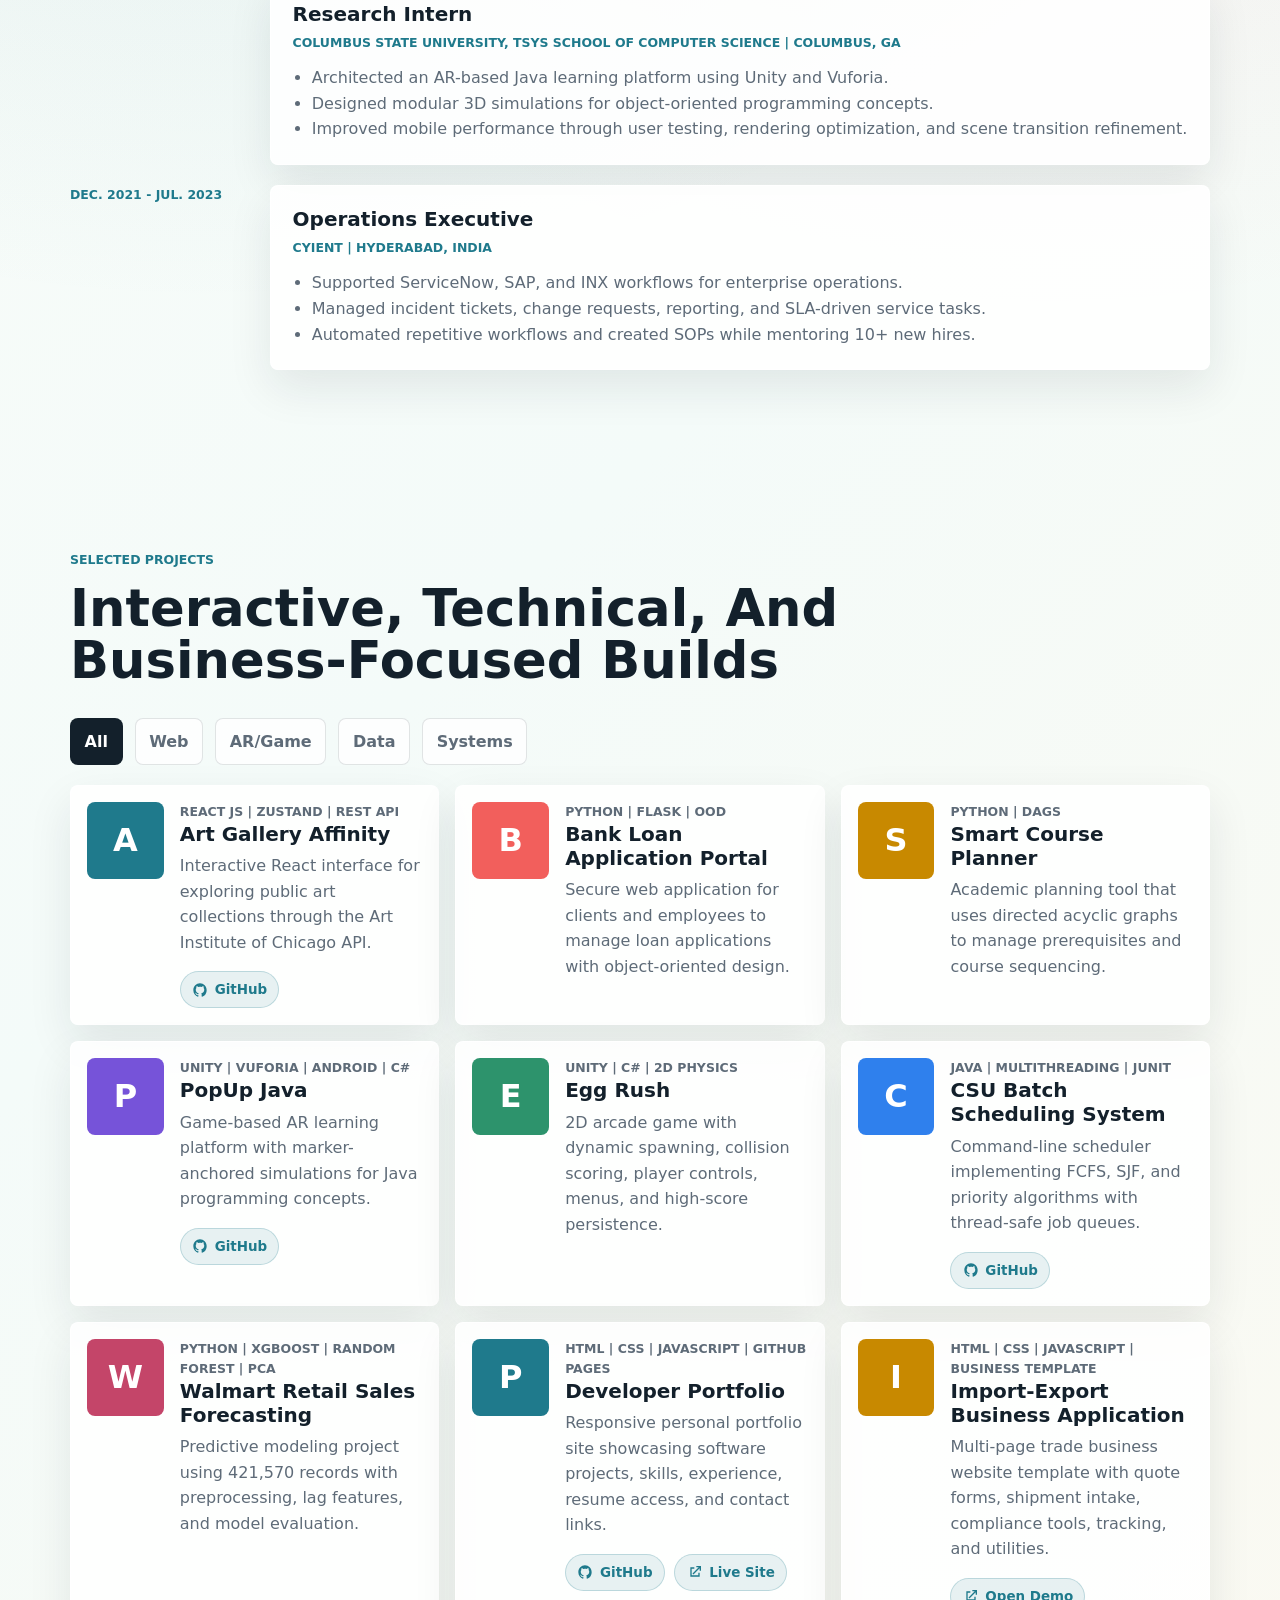
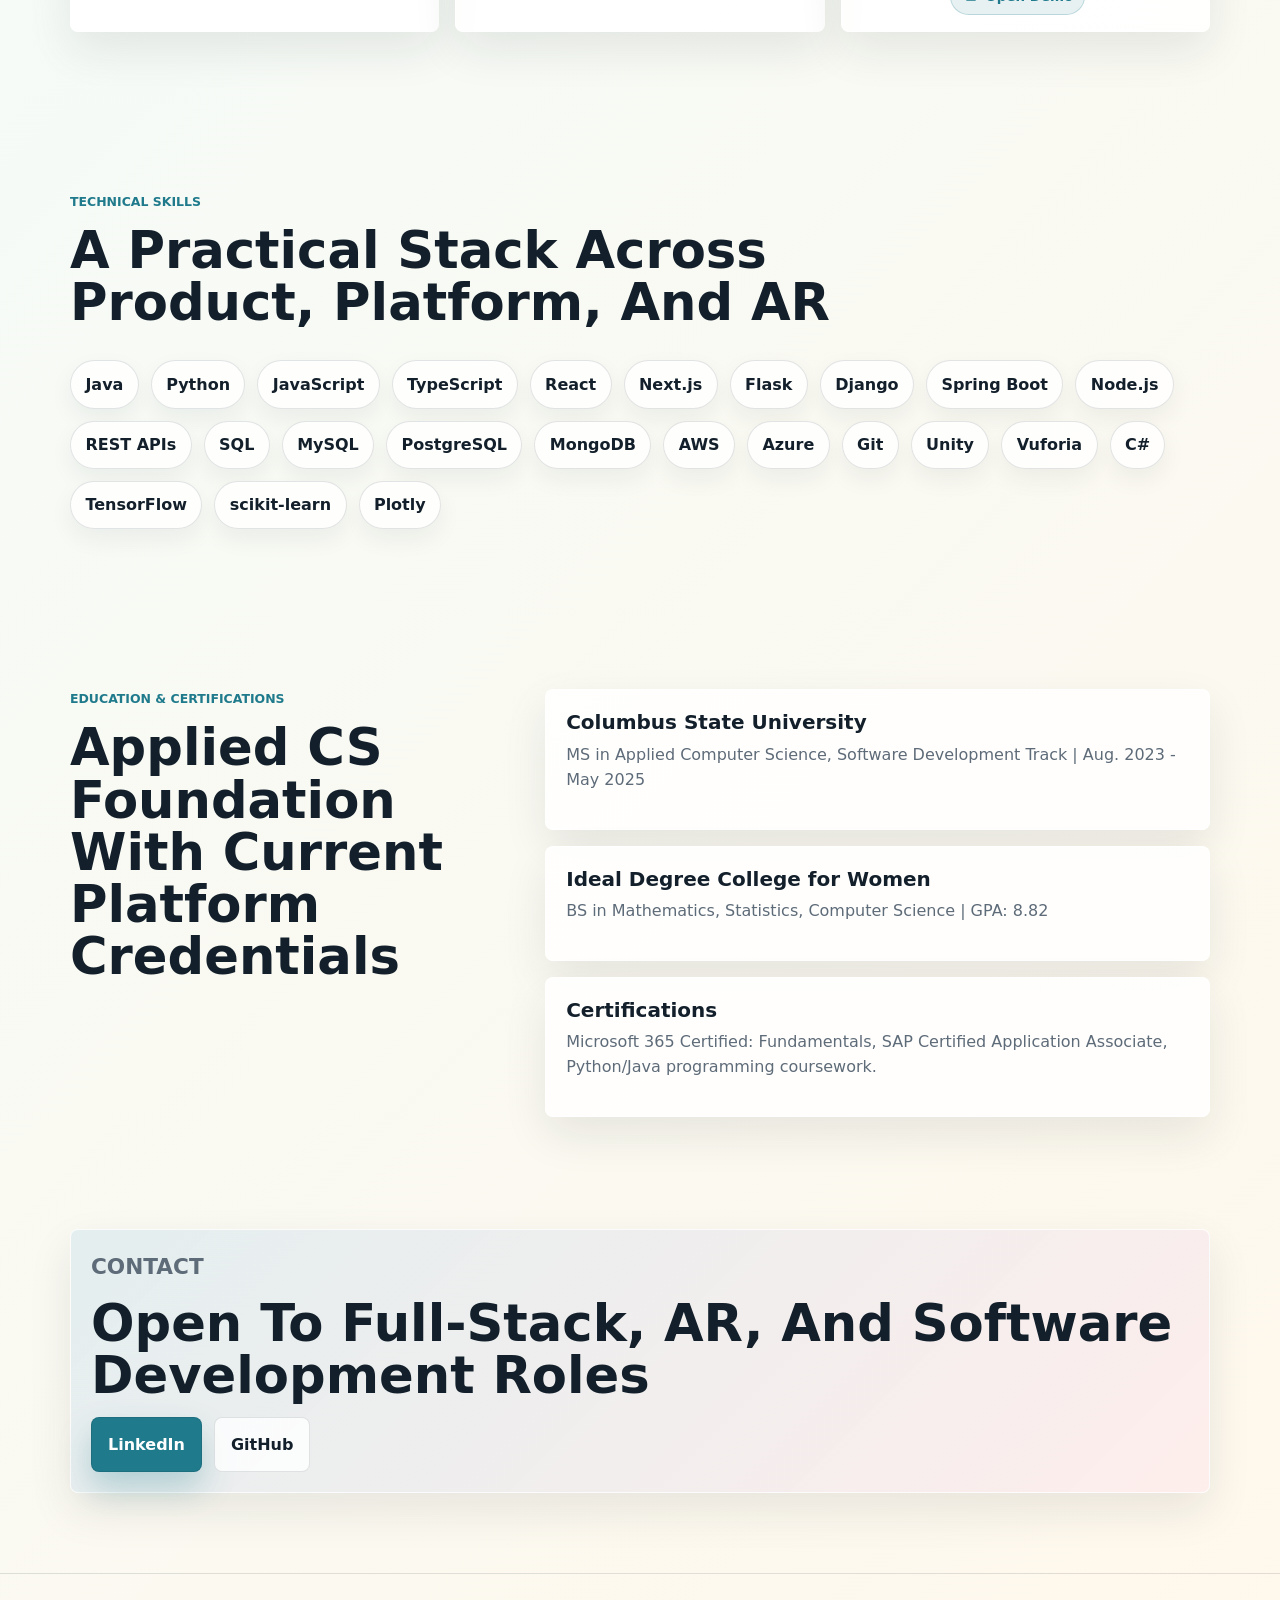
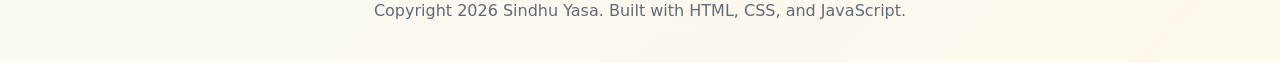
==== commit 2250f76b: "Replace public resume and remove sensitive contact info" ====
--- a/index.html
+++ b/index.html
@@ -26,8 +26,6 @@
         "@type": "Person",
         "name": "Sindhu Yasa",
         "jobTitle": "Full-Stack Developer",
-        "email": "mailto:sindhu.yasa06@gmail.com",
-        "telephone": "+1-706-593-8457",
         "url": "https://sindhu-yasa.github.io/Portfolio/",
         "sameAs": [
           "https://linkedin.com/in/sindhu-yasa",
@@ -57,7 +55,7 @@
           <a href="#projects">Projects</a>
           <a href="#skills">Skills</a>
           <a href="#contact">Contact</a>
-          <a class="resume-link" href="Sindhu_Resume_Web_2026.pdf">Resume</a>
+          <a class="resume-link" href="Sindhu_Resume_May_2026_new.pdf">Resume</a>
         </div>
       </nav>
     </header>
@@ -72,7 +70,7 @@
           </p>
           <div class="hero-actions">
             <a class="button primary" href="#projects">View projects</a>
-            <a class="button secondary" href="mailto:sindhu.yasa06@gmail.com">Email me</a>
+            <a class="button secondary" href="https://www.linkedin.com/in/sindhu-yasa-23940a294/">LinkedIn</a>
           </div>
         </div>
 
@@ -328,9 +326,7 @@
           <p class="section-kicker">Contact</p>
           <h2 id="contact-title">Open To Full-Stack, AR, And Software Development Roles</h2>
           <div class="contact-actions">
-            <a class="button primary" href="mailto:sindhu.yasa06@gmail.com">sindhu.yasa06@gmail.com</a>
-            <a class="button secondary" href="tel:+17065938457">706-593-8457</a>
-            <a class="button secondary" href="https://www.linkedin.com/in/sindhu-yasa-23940a294/">LinkedIn</a>
+            <a class="button primary" href="https://www.linkedin.com/in/sindhu-yasa-23940a294/">LinkedIn</a>
             <a class="button secondary" href="https://github.com/sindhu-yasa">GitHub</a>
           </div>
         </div>
